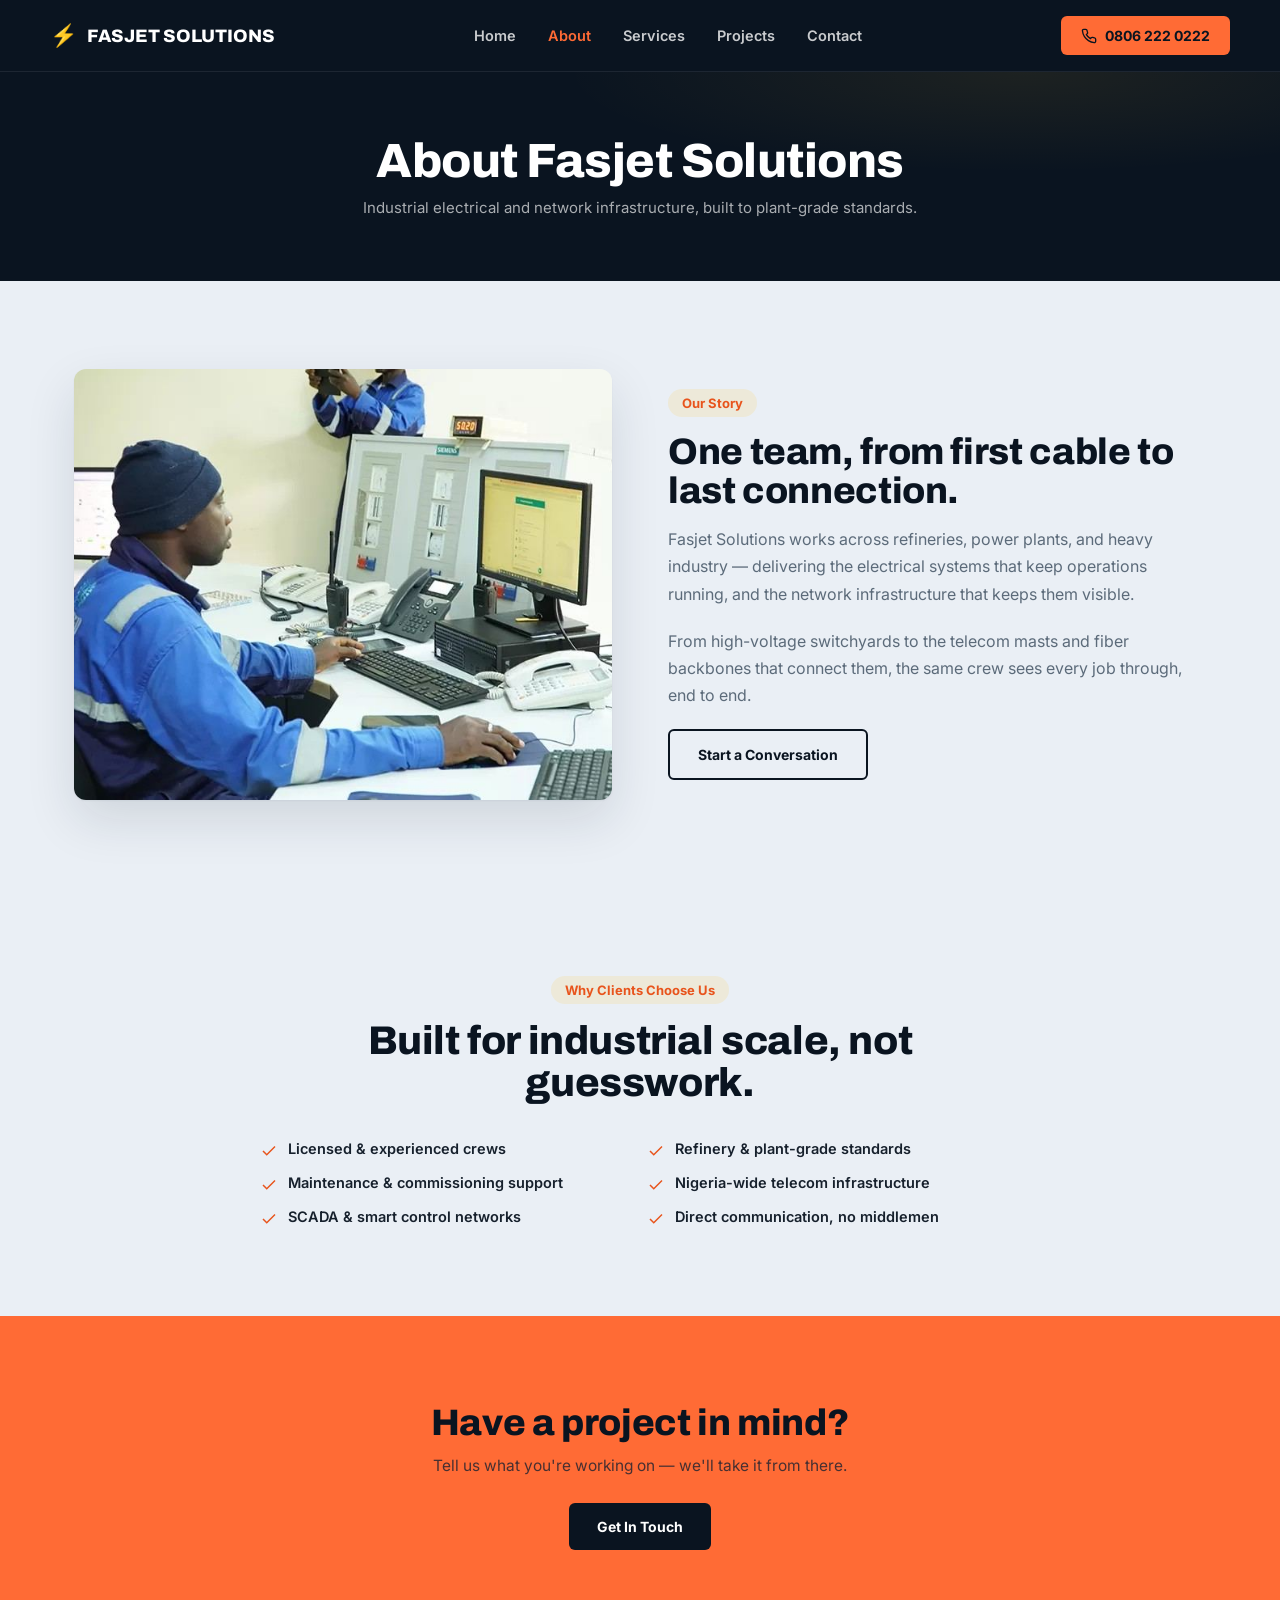
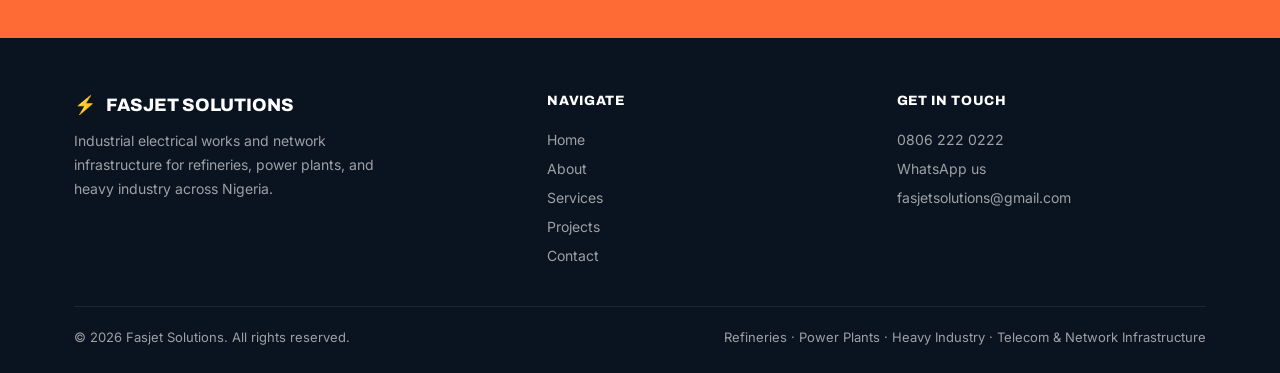
==== about.html @ 95ab98c0 "first commit" ====
<!DOCTYPE html>
<html lang="en">
<head>
<meta charset="UTF-8">
<meta name="viewport" content="width=device-width, initial-scale=1.0">
<title>About Us | Fasjet Solutions</title>
<meta name="description" content="Learn about Fasjet Solutions — an industrial electrical and network infrastructure company serving refineries, power plants, and heavy industry across Nigeria.">
<link rel="icon" type="image/png" sizes="32x32" href="[data-uri]">
<link rel="preconnect" href="https://fonts.googleapis.com">
<link href="https://fonts.googleapis.com/css2?family=Archivo:wght@700;800;900&family=Inter:wght@400;500;600;700&display=swap" rel="stylesheet">
<style>
:root{
  --navy-deep:#0a1420;
  --navy:#101f33;
  --yellow:#ff6b35;
  --yellow-deep:#e8541c;
  --white:#ffffff;
  --ink:#16202c;
  --muted:#5c6b7a;
  --line:#e6e9ee;
  --off:#eaeff5;
}

*{margin:0;padding:0;box-sizing:border-box;}
html{scroll-behavior:smooth;}
body{
  font-family:'Inter',sans-serif;
  color:var(--ink);
  background:var(--off);
  overflow-x:hidden;
  -webkit-font-smoothing:antialiased;
}
img{max-width:100%; display:block;}
a{color:inherit; text-decoration:none;}
h1,h2,h3,h4{font-family:'Archivo',sans-serif; font-weight:800; line-height:1.05; letter-spacing:-0.01em;}
.container{max-width:1180px; margin:0 auto; padding:0 24px;}
section{padding:88px 0;}
@media(max-width:760px){ section{padding:56px 0;} }

.btn{
  display:inline-flex; align-items:center; gap:10px;
  padding:15px 28px; border-radius:6px; font-weight:700; font-size:14px;
  transition:transform 0.25s ease, background 0.25s ease;
}
.btn-yellow{background:var(--yellow); color:var(--navy-deep);}
.btn-yellow:hover{background:var(--yellow-deep); transform:translateY(-2px);}
.btn-outline{background:transparent; color:var(--white); border:2px solid rgba(255,255,255,0.35);}
.btn-outline:hover{border-color:var(--yellow); color:var(--yellow);}
.btn-outline-navy{background:transparent; color:var(--navy-deep); border:2px solid var(--navy-deep);}
.btn-outline-navy:hover{background:var(--navy-deep); color:var(--white);}

.eyebrow{
  display:inline-block; font-size:13px; font-weight:700; color:var(--yellow-deep);
  background:rgba(255,196,46,0.14); padding:6px 14px; border-radius:20px; margin-bottom:16px;
}
.eyebrow-light{background:rgba(255,196,46,0.16); color:var(--yellow);}

/* ===== NAV ===== */
header{
  position:sticky; top:0; z-index:100; background:var(--navy-deep);
  border-bottom:1px solid rgba(255,255,255,0.08);
}
.nav-row{display:flex; align-items:center; justify-content:space-between; padding:16px 0;}
.nav-logo{display:flex; align-items:center; gap:10px; font-family:'Archivo',sans-serif; font-weight:800; font-size:18px; color:var(--white);}
.nav-logo .bolt{color:var(--yellow); font-size:22px;}
.nav-links{display:flex; align-items:center; gap:32px;}
.nav-links a{color:rgba(255,255,255,0.78); font-size:14.5px; font-weight:600; transition:color 0.2s ease;}
.nav-links a:hover, .nav-links a.active{color:var(--yellow);}
.nav-call{display:flex; align-items:center; gap:10px;}
.nav-call .phone-btn{
  background:var(--yellow); color:var(--navy-deep); padding:11px 20px; border-radius:6px;
  font-weight:700; font-size:14px; display:flex; align-items:center; gap:8px;
}
.nav-toggle{display:none; flex-direction:column; gap:5px; cursor:pointer; background:none; border:none; padding:6px;}
.nav-toggle span{width:24px; height:2px; background:var(--white);}
.mobile-menu{display:none; flex-direction:column; gap:4px; padding:12px 0 20px;}
.mobile-menu a{color:rgba(255,255,255,0.85); font-size:15px; font-weight:600; padding:10px 0; border-top:1px solid rgba(255,255,255,0.08);}
@media(max-width:900px){
  .nav-links, .nav-call{display:none;}
  .nav-toggle{display:flex;}
  .mobile-menu.open{display:flex;}
}

/* ===== PAGE HERO BANNER (interior pages) ===== */
.page-banner{
  background:var(--navy-deep); padding:64px 0; text-align:center; position:relative; overflow:hidden;
}
.page-banner::before{
  content:""; position:absolute; inset:0;
  background:radial-gradient(ellipse 60% 80% at 80% 0%, rgba(255,196,46,0.08), transparent 60%);
}
.page-banner h1{color:var(--white); font-size:clamp(2rem,4vw,3rem); position:relative;}
.page-banner p{color:rgba(255,255,255,0.65); margin-top:12px; font-size:15px; position:relative;}

/* ===== HOME HERO ===== */
.hero{background:var(--off); padding:80px 0;}
.hero .container{display:grid; grid-template-columns:1fr 1fr; gap:56px; align-items:center;}
@media(max-width:900px){ .hero .container{grid-template-columns:1fr;} }
.hero h1{font-size:clamp(2.2rem,4.4vw,3.4rem); color:var(--navy-deep);}
.hero h1 .accent{color:var(--yellow-deep);}
.hero p{margin-top:20px; font-size:16.5px; line-height:1.65; color:var(--muted); max-width:46ch;}
.hero-ctas{display:flex; gap:14px; margin-top:32px; flex-wrap:wrap;}
.hero-photo{position:relative; border-radius:12px; overflow:hidden; aspect-ratio:4/3.4; box-shadow:0 1px 2px rgba(16,32,50,0.05), 0 20px 50px rgba(16,32,50,0.14);}
.hero-photo img{width:100%; height:100%; object-fit:cover;}
.hero-badge{
  position:absolute; bottom:20px; left:20px; background:var(--white); padding:14px 18px; border-radius:8px;
  box-shadow:0 12px 30px rgba(0,0,0,0.18); display:flex; align-items:center; gap:12px;
}
.hero-badge strong{display:block; font-size:20px; color:var(--navy-deep); font-family:'Archivo',sans-serif;}
.hero-badge span{font-size:12px; color:var(--muted);}

/* ===== ICON STRIP ===== */
.icon-strip{background:var(--navy-deep);}
.icon-grid{display:grid; grid-template-columns:repeat(3,1fr); gap:1px; background:rgba(255,255,255,0.08); border-radius:10px; overflow:hidden;}
@media(max-width:760px){ .icon-grid{grid-template-columns:1fr;} }
.icon-card{background:var(--navy); padding:36px 28px;}
.icon-card .ic{width:44px; height:44px; margin-bottom:18px;}
.icon-card h3{color:var(--white); font-size:17px; margin-bottom:8px;}
.icon-card p{color:rgba(255,255,255,0.6); font-size:14px; line-height:1.6;}

/* ===== ABOUT TEASER / SPLIT ===== */
.split{background:var(--off);}
.split .container{display:grid; grid-template-columns:1fr 1fr; gap:56px; align-items:center;}
@media(max-width:900px){ .split .container{grid-template-columns:1fr;} }
.split img{border-radius:12px; aspect-ratio:4/3.2; object-fit:cover; width:100%; box-shadow:0 1px 2px rgba(16,32,50,0.05), 0 20px 50px rgba(16,32,50,0.12);}
.split h2{font-size:clamp(1.7rem,3vw,2.3rem); color:var(--navy-deep); margin-bottom:16px;}
.split p{color:var(--muted); line-height:1.7; margin-bottom:20px;}
.checklist{display:grid; grid-template-columns:1fr 1fr; gap:14px; margin:24px 0;}
@media(max-width:560px){ .checklist{grid-template-columns:1fr;} }
.checklist li{list-style:none; display:flex; align-items:flex-start; gap:10px; font-size:14.5px; color:var(--ink); font-weight:600;}
.checklist svg{width:18px; height:18px; flex-shrink:0; margin-top:2px; color:var(--yellow-deep);}

/* ===== SERVICE CARDS ===== */
.card-grid{display:grid; grid-template-columns:repeat(3,1fr); gap:26px; margin-top:44px;}
@media(max-width:900px){ .card-grid{grid-template-columns:repeat(2,1fr);} }
@media(max-width:600px){ .card-grid{grid-template-columns:1fr;} }
.service-card{
  background:var(--white); border:1px solid rgba(16,32,50,0.05); border-radius:12px; padding:30px 26px;
  box-shadow:0 1px 2px rgba(16,32,50,0.04), 0 8px 20px rgba(16,32,50,0.05), 0 20px 44px rgba(16,32,50,0.05);
  transition:transform 0.25s ease, box-shadow 0.25s ease;
}
.service-card:hover{transform:translateY(-4px); box-shadow:0 1px 2px rgba(16,32,50,0.05), 0 12px 28px rgba(16,32,50,0.09), 0 28px 56px rgba(16,32,50,0.08);}
.service-card .ic{width:40px; height:40px; margin-bottom:18px; color:var(--yellow-deep);}
.service-card h3{font-size:16.5px; color:var(--navy-deep); margin-bottom:10px;}
.service-card p{font-size:14px; color:var(--muted); line-height:1.6;}

/* ===== SECTION HEAD ===== */
.section-head{max-width:620px; margin-bottom:8px;}
.section-head.center{max-width:640px; margin:0 auto; text-align:center;}
.section-head h2{font-size:clamp(1.8rem,3.2vw,2.5rem); color:var(--navy-deep);}
.section-head p{color:var(--muted); margin-top:14px; font-size:15.5px; line-height:1.65;}

/* ===== PROJECT GALLERY ===== */
.gallery-grid{display:grid; grid-template-columns:repeat(3,1fr); gap:18px; margin-top:40px;}
@media(max-width:860px){ .gallery-grid{grid-template-columns:repeat(2,1fr);} }
@media(max-width:560px){ .gallery-grid{grid-template-columns:1fr;} }
.gallery-item{position:relative; border-radius:12px; overflow:hidden; aspect-ratio:4/3.2; box-shadow:0 1px 2px rgba(16,32,50,0.05), 0 16px 36px rgba(16,32,50,0.12);}
.gallery-item img{width:100%; height:100%; object-fit:cover; transition:transform 0.5s ease;}
.gallery-item:hover img{transform:scale(1.06);}
.gallery-caption{
  position:absolute; inset:auto 0 0 0; padding:18px 20px;
  background:linear-gradient(0deg, rgba(11,28,48,0.9), transparent);
  color:var(--white); font-size:14px; font-weight:700;
}

/* ===== CTA BANNER ===== */
.cta-banner{background:var(--yellow); text-align:center;}
.cta-banner h2{color:var(--navy-deep); font-size:clamp(1.7rem,3vw,2.3rem); margin-bottom:14px;}
.cta-banner p{color:rgba(11,28,48,0.75); margin-bottom:28px; font-size:15.5px;}
.cta-banner .btn-yellow{background:var(--navy-deep); color:var(--white);}
.cta-banner .btn-yellow:hover{background:#000;}

/* ===== CONTACT ===== */
.contact-grid{display:grid; grid-template-columns:1fr 1.2fr; gap:56px; margin-top:44px;}
@media(max-width:900px){ .contact-grid{grid-template-columns:1fr;} }
.contact-info-card{
  background:var(--navy-deep); border-radius:12px; padding:36px 30px; color:var(--white);
  box-shadow:0 1px 2px rgba(16,32,50,0.06), 0 20px 44px rgba(16,32,50,0.18);
}
.contact-info-card h3{font-size:18px; margin-bottom:22px;}
.contact-row{display:flex; align-items:flex-start; gap:14px; padding:16px 0; border-top:1px solid rgba(255,255,255,0.1);}
.contact-row:first-of-type{border-top:none;}
.contact-row .ic{width:20px; height:20px; color:var(--yellow); flex-shrink:0; margin-top:2px;}
.contact-row .label{font-size:11.5px; text-transform:uppercase; letter-spacing:0.08em; color:rgba(255,255,255,0.5);}
.contact-row .val{font-size:15px; font-weight:700; margin-top:2px;}
.contact-form{
  display:flex; flex-direction:column; gap:16px;
  background:var(--white); border-radius:12px; padding:32px;
  box-shadow:0 1px 2px rgba(16,32,50,0.04), 0 8px 20px rgba(16,32,50,0.05), 0 20px 44px rgba(16,32,50,0.05);
}
.form-row2{display:flex; gap:16px; flex-wrap:wrap;}
.contact-form input, .contact-form textarea{
  flex:1 1 220px; border:1px solid var(--line); border-radius:8px; padding:14px 16px;
  font-family:'Inter',sans-serif; font-size:14.5px; color:var(--ink); outline:none; resize:vertical;
  transition:border-color 0.2s ease;
}
.contact-form input:focus, .contact-form textarea:focus{border-color:var(--yellow-deep);}
.contact-form button{align-self:flex-start; border:none; cursor:pointer; font-family:'Inter',sans-serif;}

/* ===== FOOTER ===== */
footer{background:var(--navy-deep); color:rgba(255,255,255,0.6); padding:56px 0 28px;}
.footer-grid{display:grid; grid-template-columns:1.4fr 1fr 1fr; gap:40px; padding-bottom:36px; border-bottom:1px solid rgba(255,255,255,0.08);}
@media(max-width:760px){ .footer-grid{grid-template-columns:1fr; gap:28px;} }
.footer-logo{display:flex; align-items:center; gap:10px; font-family:'Archivo',sans-serif; font-weight:800; font-size:18px; color:var(--white); margin-bottom:14px;}
.footer-logo .bolt{color:var(--yellow);}
.footer-col h4{color:var(--white); font-size:13.5px; letter-spacing:0.05em; text-transform:uppercase; margin-bottom:16px;}
.footer-col a{display:block; font-size:14px; padding:6px 0; color:rgba(255,255,255,0.6); transition:color 0.2s ease;}
.footer-col a:hover{color:var(--yellow);}
.footer-bottom{display:flex; justify-content:space-between; padding-top:22px; font-size:13px; flex-wrap:wrap; gap:10px;}

</style>
</head>
<body>
<header>
  <div class="container nav-row">
    <a href="index.html" class="nav-logo"><span class="bolt">&#9889;</span>FASJET SOLUTIONS</a>
    <nav class="nav-links">
      <a href="index.html">Home</a>
      <a href="about.html" class="active">About</a>
      <a href="services.html">Services</a>
      <a href="projects.html">Projects</a>
      <a href="contact.html">Contact</a>
    </nav>
    <div class="nav-call">
      <a href="tel:+2348062220222" class="phone-btn">
        <svg width="16" height="16" viewBox="0 0 24 24" fill="none" stroke="currentColor" stroke-width="2"><path d="M22 16.92v3a2 2 0 01-2.18 2 19.79 19.79 0 01-8.63-3.07 19.5 19.5 0 01-6-6 19.79 19.79 0 01-3.07-8.67A2 2 0 014.11 2h3a2 2 0 012 1.72c.127.96.362 1.903.7 2.81a2 2 0 01-.45 2.11L8.09 9.91a16 16 0 006 6l1.27-1.27a2 2 0 012.11-.45c.907.338 1.85.573 2.81.7A2 2 0 0122 16.92z"/></svg>
        0806 222 0222
      </a>
    </div>
    <button class="nav-toggle" id="navToggle" aria-label="Menu">
      <span></span><span></span><span></span>
    </button>
  </div>
  <div class="container mobile-menu" id="mobileMenu">
    <a href="index.html">Home</a>
      <a href="about.html" class="active">About</a>
      <a href="services.html">Services</a>
      <a href="projects.html">Projects</a>
      <a href="contact.html">Contact</a>
    <a href="tel:+2348062220222">Call 0806 222 0222</a>
  </div>
</header>

<div class="page-banner">
  <div class="container">
    <h1>About Fasjet Solutions</h1>
    <p>Industrial electrical and network infrastructure, built to plant-grade standards.</p>
  </div>
</div>

<section class="split">
  <div class="container">
    <img src="[data-uri]" alt="Fasjet Solutions control room">
    <div>
      <span class="eyebrow">Our Story</span>
      <h2>One team, from first cable to last connection.</h2>
      <p>Fasjet Solutions works across refineries, power plants, and heavy industry &mdash; delivering the electrical systems that keep operations running, and the network infrastructure that keeps them visible.</p>
      <p>From high-voltage switchyards to the telecom masts and fiber backbones that connect them, the same crew sees every job through, end to end.</p>
      <a href="contact.html" class="btn btn-outline-navy">Start a Conversation</a>
    </div>
  </div>
</section>

<section style="background:var(--off);">
  <div class="container">
    <div class="section-head center">
      <span class="eyebrow">Why Clients Choose Us</span>
      <h2>Built for industrial scale, not guesswork.</h2>
    </div>
    <ul class="checklist" style="grid-template-columns:repeat(2,1fr); max-width:760px; margin:36px auto 0;">
      <li><svg viewBox="0 0 24 24" fill="none" stroke="currentColor" stroke-width="2"><path d="M20 6L9 17l-5-5"/></svg>Licensed &amp; experienced crews</li>
      <li><svg viewBox="0 0 24 24" fill="none" stroke="currentColor" stroke-width="2"><path d="M20 6L9 17l-5-5"/></svg>Refinery &amp; plant-grade standards</li>
      <li><svg viewBox="0 0 24 24" fill="none" stroke="currentColor" stroke-width="2"><path d="M20 6L9 17l-5-5"/></svg>Maintenance &amp; commissioning support</li>
      <li><svg viewBox="0 0 24 24" fill="none" stroke="currentColor" stroke-width="2"><path d="M20 6L9 17l-5-5"/></svg>Nigeria-wide telecom infrastructure</li>
      <li><svg viewBox="0 0 24 24" fill="none" stroke="currentColor" stroke-width="2"><path d="M20 6L9 17l-5-5"/></svg>SCADA &amp; smart control networks</li>
      <li><svg viewBox="0 0 24 24" fill="none" stroke="currentColor" stroke-width="2"><path d="M20 6L9 17l-5-5"/></svg>Direct communication, no middlemen</li>
    </ul>
  </div>
</section>

<section class="cta-banner">
  <div class="container">
    <h2>Have a project in mind?</h2>
    <p>Tell us what you're working on &mdash; we'll take it from there.</p>
    <a href="contact.html" class="btn btn-yellow">Get In Touch</a>
  </div>
</section>

<footer>
  <div class="container">
    <div class="footer-grid">
      <div>
        <div class="footer-logo"><span class="bolt">&#9889;</span>FASJET SOLUTIONS</div>
        <p style="font-size:14px; line-height:1.7; max-width:34ch;">Industrial electrical works and network infrastructure for refineries, power plants, and heavy industry across Nigeria.</p>
      </div>
      <div class="footer-col">
        <h4>Navigate</h4>
        <a href="index.html">Home</a>
        <a href="about.html">About</a>
        <a href="services.html">Services</a>
        <a href="projects.html">Projects</a>
        <a href="contact.html">Contact</a>
      </div>
      <div class="footer-col">
        <h4>Get in touch</h4>
        <a href="tel:+2348062220222">0806 222 0222</a>
        <a href="https://wa.me/2348062220222" target="_blank" rel="noopener">WhatsApp us</a>
        <a href="mailto:fasjetsolutions@gmail.com">fasjetsolutions@gmail.com</a>
      </div>
    </div>
    <div class="footer-bottom">
      <span>&copy; 2026 Fasjet Solutions. All rights reserved.</span>
      <span>Refineries &middot; Power Plants &middot; Heavy Industry &middot; Telecom &amp; Network Infrastructure</span>
    </div>
  </div>
</footer>
<script>
(function(){
  const toggle = document.getElementById('navToggle');
  const menu = document.getElementById('mobileMenu');
  if(toggle && menu){
    toggle.addEventListener('click', () => {
      menu.classList.toggle('open');
    });
  }

  const form = document.getElementById('contact-form');
  if(form){
    form.addEventListener('submit', (e) => {
      e.preventDefault();
      const name = document.getElementById('cf-name').value;
      const email = document.getElementById('cf-email').value;
      const message = document.getElementById('cf-message').value;
      const subject = encodeURIComponent('Website Enquiry from ' + name);
      const body = encodeURIComponent(message + '\n\nFrom: ' + name + ' (' + email + ')');
      const url = 'https://mail.google.com/mail/?view=cm&fs=1&to=fasjetsolutions@gmail.com&su=' + subject + '&body=' + body;
      window.open(url, '_blank');
    });
  }
})();

</script>
</body>
</html>
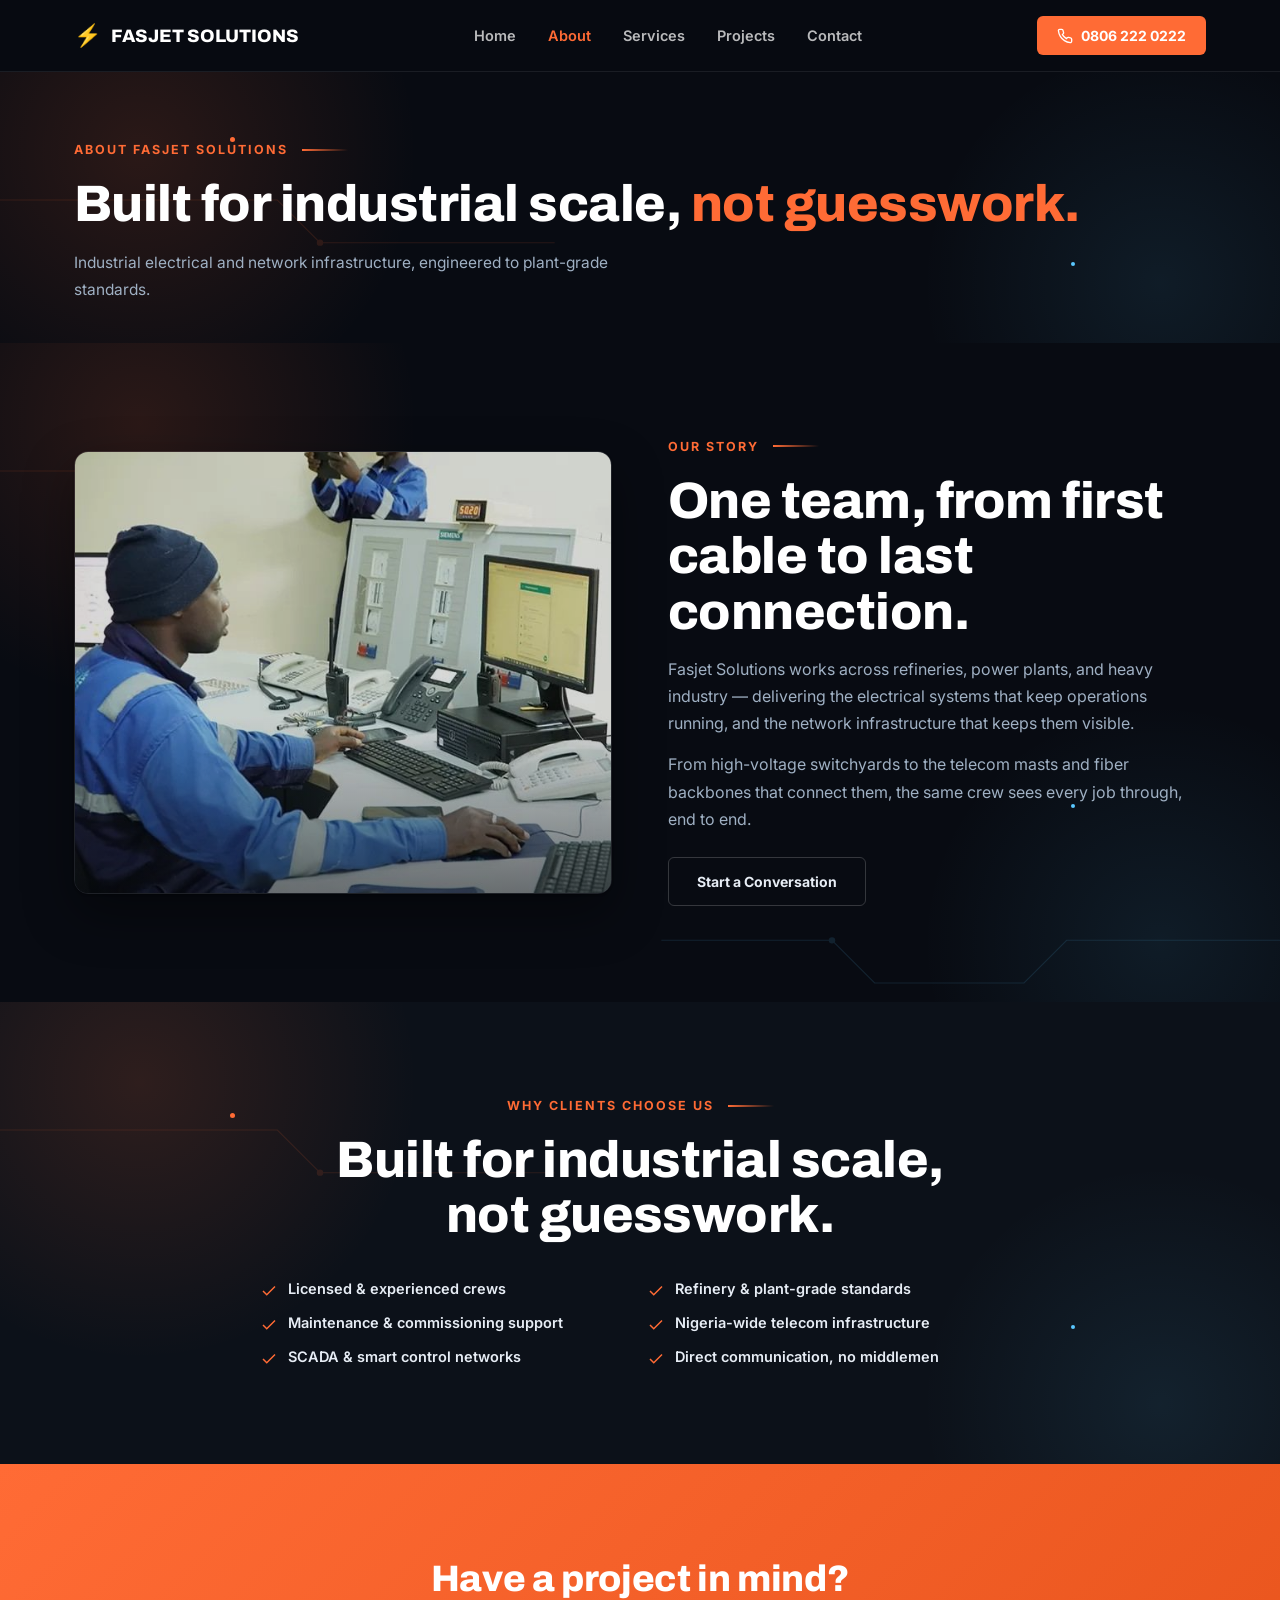
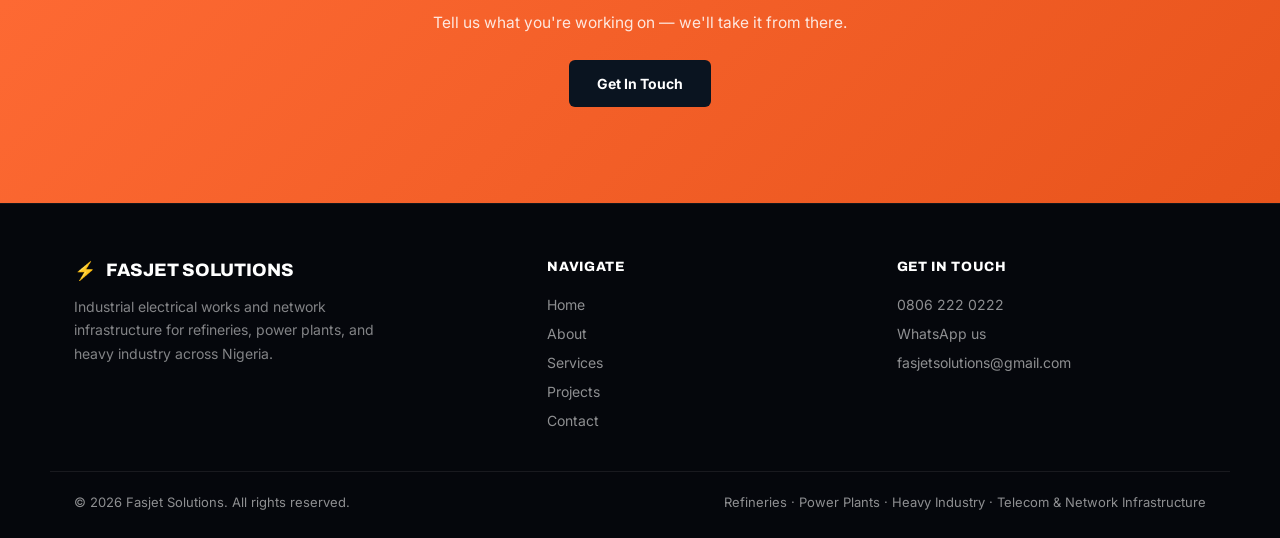
==== commit eff226cf: "Update Fasjet2 website" ====
--- a/about.html
+++ b/about.html
@@ -9,210 +9,168 @@
 <link rel="preconnect" href="https://fonts.googleapis.com">
 <link href="https://fonts.googleapis.com/css2?family=Archivo:wght@700;800;900&family=Inter:wght@400;500;600;700&display=swap" rel="stylesheet">
 <style>
+
 :root{
-  --navy-deep:#0a1420;
-  --navy:#101f33;
-  --yellow:#ff6b35;
-  --yellow-deep:#e8541c;
-  --white:#ffffff;
-  --ink:#16202c;
-  --muted:#5c6b7a;
-  --line:#e6e9ee;
-  --off:#eaeff5;
-}
-
+  --bg:#080b12; --bg2:#0c1119; --panel:rgba(255,255,255,0.03); --panel-line:rgba(255,255,255,0.09);
+  --orange:#ff6b35; --orange-deep:#e8541c; --cyan:#5ac8ff;
+  --white:#ffffff; --text:#e7edf5; --muted:#9fb0c3; --faint:#6b7c90;
+}
 *{margin:0;padding:0;box-sizing:border-box;}
 html{scroll-behavior:smooth;}
-body{
-  font-family:'Inter',sans-serif;
-  color:var(--ink);
-  background:var(--off);
-  overflow-x:hidden;
-  -webkit-font-smoothing:antialiased;
-}
+body{font-family:'Inter',sans-serif; color:var(--text); background:var(--bg); overflow-x:hidden; -webkit-font-smoothing:antialiased;}
 img{max-width:100%; display:block;}
 a{color:inherit; text-decoration:none;}
-h1,h2,h3,h4{font-family:'Archivo',sans-serif; font-weight:800; line-height:1.05; letter-spacing:-0.01em;}
-.container{max-width:1180px; margin:0 auto; padding:0 24px;}
-section{padding:88px 0;}
-@media(max-width:760px){ section{padding:56px 0;} }
-
-.btn{
-  display:inline-flex; align-items:center; gap:10px;
-  padding:15px 28px; border-radius:6px; font-weight:700; font-size:14px;
-  transition:transform 0.25s ease, background 0.25s ease;
-}
-.btn-yellow{background:var(--yellow); color:var(--navy-deep);}
-.btn-yellow:hover{background:var(--yellow-deep); transform:translateY(-2px);}
-.btn-outline{background:transparent; color:var(--white); border:2px solid rgba(255,255,255,0.35);}
-.btn-outline:hover{border-color:var(--yellow); color:var(--yellow);}
-.btn-outline-navy{background:transparent; color:var(--navy-deep); border:2px solid var(--navy-deep);}
-.btn-outline-navy:hover{background:var(--navy-deep); color:var(--white);}
-
-.eyebrow{
-  display:inline-block; font-size:13px; font-weight:700; color:var(--yellow-deep);
-  background:rgba(255,196,46,0.14); padding:6px 14px; border-radius:20px; margin-bottom:16px;
-}
-.eyebrow-light{background:rgba(255,196,46,0.16); color:var(--yellow);}
-
-/* ===== NAV ===== */
-header{
-  position:sticky; top:0; z-index:100; background:var(--navy-deep);
-  border-bottom:1px solid rgba(255,255,255,0.08);
-}
-.nav-row{display:flex; align-items:center; justify-content:space-between; padding:16px 0;}
-.nav-logo{display:flex; align-items:center; gap:10px; font-family:'Archivo',sans-serif; font-weight:800; font-size:18px; color:var(--white);}
-.nav-logo .bolt{color:var(--yellow); font-size:22px;}
+h1,h2,h3,h4{font-family:'Archivo',sans-serif; font-weight:800; line-height:1.06; letter-spacing:-0.01em;}
+.container{max-width:1180px; margin:0 auto; padding:0 24px; position:relative; z-index:2;}
+section{padding:96px 0; position:relative; overflow:hidden;}
+@media(max-width:760px){ section{padding:60px 0;} }
+
+.btn{display:inline-flex; align-items:center; gap:10px; padding:15px 28px; border-radius:6px; font-weight:700; font-size:14px; transition:transform 0.25s ease, background 0.25s ease, border-color 0.25s ease;}
+.btn-orange{background:var(--orange); color:#fff;}
+.btn-orange:hover{background:var(--orange-deep); transform:translateY(-2px);}
+.btn-ghost{background:transparent; color:var(--text); border:1px solid rgba(255,255,255,0.18);}
+.btn-ghost:hover{border-color:var(--orange); color:var(--orange);}
+
+header{position:sticky; top:0; z-index:100; background:rgba(8,11,18,0.92); backdrop-filter:blur(10px); border-bottom:1px solid rgba(255,255,255,0.08);}
+.nav-row{display:flex; align-items:center; justify-content:space-between; padding:16px 24px; max-width:1180px; margin:0 auto;}
+.nav-logo{display:flex; align-items:center; gap:10px; font-family:'Archivo',sans-serif; font-weight:800; font-size:18px; color:#fff;}
+.nav-logo .bolt{color:var(--orange); font-size:22px;}
 .nav-links{display:flex; align-items:center; gap:32px;}
-.nav-links a{color:rgba(255,255,255,0.78); font-size:14.5px; font-weight:600; transition:color 0.2s ease;}
-.nav-links a:hover, .nav-links a.active{color:var(--yellow);}
-.nav-call{display:flex; align-items:center; gap:10px;}
-.nav-call .phone-btn{
-  background:var(--yellow); color:var(--navy-deep); padding:11px 20px; border-radius:6px;
-  font-weight:700; font-size:14px; display:flex; align-items:center; gap:8px;
-}
+.nav-links a{color:rgba(255,255,255,0.72); font-size:14.5px; font-weight:600; transition:color 0.2s ease;}
+.nav-links a:hover, .nav-links a.active{color:var(--orange);}
+.nav-call .phone-btn{background:var(--orange); color:#fff; padding:11px 20px; border-radius:6px; font-weight:700; font-size:14px; display:flex; align-items:center; gap:8px;}
 .nav-toggle{display:none; flex-direction:column; gap:5px; cursor:pointer; background:none; border:none; padding:6px;}
-.nav-toggle span{width:24px; height:2px; background:var(--white);}
-.mobile-menu{display:none; flex-direction:column; gap:4px; padding:12px 0 20px;}
+.nav-toggle span{width:24px; height:2px; background:#fff;}
+.mobile-menu{display:none; flex-direction:column; gap:4px; padding:12px 24px 20px; max-width:1180px; margin:0 auto;}
 .mobile-menu a{color:rgba(255,255,255,0.85); font-size:15px; font-weight:600; padding:10px 0; border-top:1px solid rgba(255,255,255,0.08);}
-@media(max-width:900px){
-  .nav-links, .nav-call{display:none;}
-  .nav-toggle{display:flex;}
-  .mobile-menu.open{display:flex;}
-}
-
-/* ===== PAGE HERO BANNER (interior pages) ===== */
-.page-banner{
-  background:var(--navy-deep); padding:64px 0; text-align:center; position:relative; overflow:hidden;
-}
-.page-banner::before{
-  content:""; position:absolute; inset:0;
-  background:radial-gradient(ellipse 60% 80% at 80% 0%, rgba(255,196,46,0.08), transparent 60%);
-}
-.page-banner h1{color:var(--white); font-size:clamp(2rem,4vw,3rem); position:relative;}
-.page-banner p{color:rgba(255,255,255,0.65); margin-top:12px; font-size:15px; position:relative;}
-
-/* ===== HOME HERO ===== */
-.hero{background:var(--off); padding:80px 0;}
-.hero .container{display:grid; grid-template-columns:1fr 1fr; gap:56px; align-items:center;}
-@media(max-width:900px){ .hero .container{grid-template-columns:1fr;} }
-.hero h1{font-size:clamp(2.2rem,4.4vw,3.4rem); color:var(--navy-deep);}
-.hero h1 .accent{color:var(--yellow-deep);}
-.hero p{margin-top:20px; font-size:16.5px; line-height:1.65; color:var(--muted); max-width:46ch;}
-.hero-ctas{display:flex; gap:14px; margin-top:32px; flex-wrap:wrap;}
-.hero-photo{position:relative; border-radius:12px; overflow:hidden; aspect-ratio:4/3.4; box-shadow:0 1px 2px rgba(16,32,50,0.05), 0 20px 50px rgba(16,32,50,0.14);}
-.hero-photo img{width:100%; height:100%; object-fit:cover;}
-.hero-badge{
-  position:absolute; bottom:20px; left:20px; background:var(--white); padding:14px 18px; border-radius:8px;
-  box-shadow:0 12px 30px rgba(0,0,0,0.18); display:flex; align-items:center; gap:12px;
-}
-.hero-badge strong{display:block; font-size:20px; color:var(--navy-deep); font-family:'Archivo',sans-serif;}
-.hero-badge span{font-size:12px; color:var(--muted);}
-
-/* ===== ICON STRIP ===== */
-.icon-strip{background:var(--navy-deep);}
-.icon-grid{display:grid; grid-template-columns:repeat(3,1fr); gap:1px; background:rgba(255,255,255,0.08); border-radius:10px; overflow:hidden;}
-@media(max-width:760px){ .icon-grid{grid-template-columns:1fr;} }
-.icon-card{background:var(--navy); padding:36px 28px;}
-.icon-card .ic{width:44px; height:44px; margin-bottom:18px;}
-.icon-card h3{color:var(--white); font-size:17px; margin-bottom:8px;}
-.icon-card p{color:rgba(255,255,255,0.6); font-size:14px; line-height:1.6;}
-
-/* ===== ABOUT TEASER / SPLIT ===== */
-.split{background:var(--off);}
-.split .container{display:grid; grid-template-columns:1fr 1fr; gap:56px; align-items:center;}
-@media(max-width:900px){ .split .container{grid-template-columns:1fr;} }
-.split img{border-radius:12px; aspect-ratio:4/3.2; object-fit:cover; width:100%; box-shadow:0 1px 2px rgba(16,32,50,0.05), 0 20px 50px rgba(16,32,50,0.12);}
-.split h2{font-size:clamp(1.7rem,3vw,2.3rem); color:var(--navy-deep); margin-bottom:16px;}
-.split p{color:var(--muted); line-height:1.7; margin-bottom:20px;}
-.checklist{display:grid; grid-template-columns:1fr 1fr; gap:14px; margin:24px 0;}
-@media(max-width:560px){ .checklist{grid-template-columns:1fr;} }
-.checklist li{list-style:none; display:flex; align-items:flex-start; gap:10px; font-size:14.5px; color:var(--ink); font-weight:600;}
-.checklist svg{width:18px; height:18px; flex-shrink:0; margin-top:2px; color:var(--yellow-deep);}
-
-/* ===== SERVICE CARDS ===== */
-.card-grid{display:grid; grid-template-columns:repeat(3,1fr); gap:26px; margin-top:44px;}
-@media(max-width:900px){ .card-grid{grid-template-columns:repeat(2,1fr);} }
-@media(max-width:600px){ .card-grid{grid-template-columns:1fr;} }
-.service-card{
-  background:var(--white); border:1px solid rgba(16,32,50,0.05); border-radius:12px; padding:30px 26px;
-  box-shadow:0 1px 2px rgba(16,32,50,0.04), 0 8px 20px rgba(16,32,50,0.05), 0 20px 44px rgba(16,32,50,0.05);
-  transition:transform 0.25s ease, box-shadow 0.25s ease;
-}
-.service-card:hover{transform:translateY(-4px); box-shadow:0 1px 2px rgba(16,32,50,0.05), 0 12px 28px rgba(16,32,50,0.09), 0 28px 56px rgba(16,32,50,0.08);}
-.service-card .ic{width:40px; height:40px; margin-bottom:18px; color:var(--yellow-deep);}
-.service-card h3{font-size:16.5px; color:var(--navy-deep); margin-bottom:10px;}
-.service-card p{font-size:14px; color:var(--muted); line-height:1.6;}
-
-/* ===== SECTION HEAD ===== */
-.section-head{max-width:620px; margin-bottom:8px;}
-.section-head.center{max-width:640px; margin:0 auto; text-align:center;}
-.section-head h2{font-size:clamp(1.8rem,3.2vw,2.5rem); color:var(--navy-deep);}
-.section-head p{color:var(--muted); margin-top:14px; font-size:15.5px; line-height:1.65;}
-
-/* ===== PROJECT GALLERY ===== */
-.gallery-grid{display:grid; grid-template-columns:repeat(3,1fr); gap:18px; margin-top:40px;}
-@media(max-width:860px){ .gallery-grid{grid-template-columns:repeat(2,1fr);} }
-@media(max-width:560px){ .gallery-grid{grid-template-columns:1fr;} }
-.gallery-item{position:relative; border-radius:12px; overflow:hidden; aspect-ratio:4/3.2; box-shadow:0 1px 2px rgba(16,32,50,0.05), 0 16px 36px rgba(16,32,50,0.12);}
-.gallery-item img{width:100%; height:100%; object-fit:cover; transition:transform 0.5s ease;}
-.gallery-item:hover img{transform:scale(1.06);}
-.gallery-caption{
-  position:absolute; inset:auto 0 0 0; padding:18px 20px;
-  background:linear-gradient(0deg, rgba(11,28,48,0.9), transparent);
-  color:var(--white); font-size:14px; font-weight:700;
-}
-
-/* ===== CTA BANNER ===== */
-.cta-banner{background:var(--yellow); text-align:center;}
-.cta-banner h2{color:var(--navy-deep); font-size:clamp(1.7rem,3vw,2.3rem); margin-bottom:14px;}
-.cta-banner p{color:rgba(11,28,48,0.75); margin-bottom:28px; font-size:15.5px;}
-.cta-banner .btn-yellow{background:var(--navy-deep); color:var(--white);}
-.cta-banner .btn-yellow:hover{background:#000;}
-
-/* ===== CONTACT ===== */
-.contact-grid{display:grid; grid-template-columns:1fr 1.2fr; gap:56px; margin-top:44px;}
-@media(max-width:900px){ .contact-grid{grid-template-columns:1fr;} }
-.contact-info-card{
-  background:var(--navy-deep); border-radius:12px; padding:36px 30px; color:var(--white);
-  box-shadow:0 1px 2px rgba(16,32,50,0.06), 0 20px 44px rgba(16,32,50,0.18);
-}
-.contact-info-card h3{font-size:18px; margin-bottom:22px;}
-.contact-row{display:flex; align-items:flex-start; gap:14px; padding:16px 0; border-top:1px solid rgba(255,255,255,0.1);}
-.contact-row:first-of-type{border-top:none;}
-.contact-row .ic{width:20px; height:20px; color:var(--yellow); flex-shrink:0; margin-top:2px;}
-.contact-row .label{font-size:11.5px; text-transform:uppercase; letter-spacing:0.08em; color:rgba(255,255,255,0.5);}
-.contact-row .val{font-size:15px; font-weight:700; margin-top:2px;}
-.contact-form{
-  display:flex; flex-direction:column; gap:16px;
-  background:var(--white); border-radius:12px; padding:32px;
-  box-shadow:0 1px 2px rgba(16,32,50,0.04), 0 8px 20px rgba(16,32,50,0.05), 0 20px 44px rgba(16,32,50,0.05);
-}
+@media(max-width:900px){ .nav-links,.nav-call{display:none;} .nav-toggle{display:flex;} .mobile-menu.open{display:flex;} }
+
+footer{background:#05070c; color:rgba(255,255,255,0.55); padding:56px 0 28px; border-top:1px solid rgba(255,255,255,0.06);}
+.footer-grid{display:grid; grid-template-columns:1.4fr 1fr 1fr; gap:40px; padding-bottom:36px; border-bottom:1px solid rgba(255,255,255,0.08); max-width:1180px; margin:0 auto; padding-left:24px; padding-right:24px;}
+@media(max-width:760px){ .footer-grid{grid-template-columns:1fr; gap:28px;} }
+.footer-logo{display:flex; align-items:center; gap:10px; font-family:'Archivo',sans-serif; font-weight:800; font-size:18px; color:#fff; margin-bottom:14px;}
+.footer-logo .bolt{color:var(--orange);}
+.footer-col h4{color:#fff; font-size:13.5px; letter-spacing:0.05em; text-transform:uppercase; margin-bottom:16px;}
+.footer-col a{display:block; font-size:14px; padding:6px 0; color:rgba(255,255,255,0.55); transition:color 0.2s ease;}
+.footer-col a:hover{color:var(--orange);}
+.footer-bottom{display:flex; justify-content:space-between; padding-top:22px; font-size:13px; flex-wrap:wrap; gap:10px; max-width:1180px; margin:0 auto; padding-left:24px; padding-right:24px;}
+
+.bg-decor{position:absolute; inset:0; z-index:0; pointer-events:none;}
+.glow{position:absolute; border-radius:50%; pointer-events:none;}
+.dot{position:absolute; border-radius:50%; pointer-events:none; animation:pulse 3.2s ease-in-out infinite;}
+@keyframes pulse{0%,100%{opacity:0.25; transform:scale(1);} 50%{opacity:0.9; transform:scale(1.4);}}
+
+.eyebrow2{
+  display:flex; align-items:center; gap:14px; font-size:12.5px; font-weight:700;
+  letter-spacing:0.16em; color:var(--orange); margin-bottom:20px; text-transform:uppercase;
+  opacity:0; transform:translateY(16px); transition:opacity 0.7s ease, transform 0.7s ease;
+}
+.eyebrow2::after{content:""; width:46px; height:2px; background:linear-gradient(90deg,var(--orange),transparent);}
+.reveal.is-in .eyebrow2{opacity:1; transform:translateY(0);}
+.head2 h1, .head2 h2{
+  color:#fff; font-size:clamp(2rem,4.2vw,3.2rem); line-height:1.08;
+  opacity:0; transform:translateY(20px); transition:opacity 0.8s ease 0.1s, transform 0.8s ease 0.1s;
+}
+.reveal.is-in .head2 h1, .reveal.is-in .head2 h2{opacity:1; transform:translateY(0);}
+.head2 h1 .accent, .head2 h2 .accent{color:var(--orange);}
+.head2 p{
+  margin-top:18px; color:var(--muted); font-size:15.5px; line-height:1.7; max-width:56ch;
+  opacity:0; transform:translateY(16px); transition:opacity 0.8s ease 0.2s, transform 0.8s ease 0.2s;
+}
+.reveal.is-in .head2 p{opacity:1; transform:translateY(0);}
+
+.glass-card{
+  position:relative; border-radius:14px; background:var(--panel); border:1px solid var(--panel-line);
+  box-shadow:0 1px 2px rgba(0,0,0,0.3), 0 14px 30px rgba(0,0,0,0.35);
+  opacity:0; transform:translateY(26px);
+  transition:opacity 0.7s ease, transform 0.7s ease, border-color 0.35s ease, box-shadow 0.35s ease;
+}
+.glass-card.is-in{opacity:1; transform:translateY(0);}
+.glass-card:hover{
+  transform:translateY(-6px); border-color:rgba(255,107,53,0.45);
+  box-shadow:0 1px 2px rgba(0,0,0,0.35), 0 18px 40px rgba(0,0,0,0.45), 0 0 28px rgba(255,107,53,0.14);
+}
+
+.icon-grid, .card-grid2{display:grid; grid-template-columns:repeat(3,1fr); gap:24px;}
+@media(max-width:860px){ .icon-grid, .card-grid2{grid-template-columns:1fr 1fr;} }
+@media(max-width:560px){ .icon-grid, .card-grid2{grid-template-columns:1fr;} }
+.icon-card, .service-card2{padding:34px 28px;}
+.icon-card .ic, .service-card2 .ic{width:38px; height:38px; margin-bottom:18px; color:var(--orange);}
+.icon-card h3, .service-card2 h3{color:#fff; font-size:16.5px; margin-bottom:10px;}
+.icon-card p, .service-card2 p{color:var(--muted); font-size:14px; line-height:1.65;}
+
+.split2{display:grid; grid-template-columns:1fr 1fr; gap:56px; align-items:center;}
+@media(max-width:900px){ .split2{grid-template-columns:1fr;} }
+.split2-photo{position:relative; border-radius:14px; overflow:hidden; aspect-ratio:4/3.3;
+  border:1px solid var(--panel-line); box-shadow:0 1px 2px rgba(0,0,0,0.3), 0 20px 50px rgba(0,0,0,0.4);
+  opacity:0; transform:translateY(24px); transition:opacity 0.8s ease, transform 0.8s ease;
+}
+.reveal.is-in .split2-photo{opacity:1; transform:translateY(0);}
+.split2-photo img{width:100%; height:100%; object-fit:cover; filter:saturate(0.9) brightness(0.85);}
+.split2-photo::after{content:""; position:absolute; inset:0; background:linear-gradient(180deg, transparent 60%, rgba(6,8,13,0.5) 100%);}
+
+.checklist2{display:grid; grid-template-columns:1fr 1fr; gap:14px; margin:24px 0;}
+@media(max-width:560px){ .checklist2{grid-template-columns:1fr;} }
+.checklist2 li{list-style:none; display:flex; align-items:flex-start; gap:10px; font-size:14.5px; color:var(--text); font-weight:600;}
+.checklist2 svg{width:18px; height:18px; flex-shrink:0; margin-top:2px; color:var(--orange);}
+
+.cta-banner2{background:linear-gradient(135deg, var(--orange), var(--orange-deep)); text-align:center; overflow:visible;}
+.cta-banner2 h2{color:#fff; font-size:clamp(1.7rem,3vw,2.3rem); margin-bottom:14px;}
+.cta-banner2 p{color:rgba(255,255,255,0.85); margin-bottom:28px; font-size:15.5px;}
+.cta-banner2 .btn{background:#0a1420; color:#fff;}
+.cta-banner2 .btn:hover{background:#000;}
+
+.contact-grid2{display:grid; grid-template-columns:1fr 1.2fr; gap:32px; margin-top:44px;}
+@media(max-width:900px){ .contact-grid2{grid-template-columns:1fr;} }
+.contact-info-card2{padding:36px 30px;}
+.contact-info-card2 h3{color:#fff; font-size:18px; margin-bottom:22px;}
+.contact-row2{display:flex; align-items:flex-start; gap:14px; padding:16px 0; border-top:1px solid rgba(255,255,255,0.08);}
+.contact-row2:first-of-type{border-top:none;}
+.contact-row2 .ic{width:20px; height:20px; color:var(--orange); flex-shrink:0; margin-top:2px;}
+.contact-row2 .label{font-size:11.5px; text-transform:uppercase; letter-spacing:0.08em; color:var(--faint);}
+.contact-row2 .val{font-size:15px; font-weight:700; margin-top:2px; color:#fff;}
+.contact-form2{padding:32px; display:flex; flex-direction:column; gap:16px;}
 .form-row2{display:flex; gap:16px; flex-wrap:wrap;}
-.contact-form input, .contact-form textarea{
-  flex:1 1 220px; border:1px solid var(--line); border-radius:8px; padding:14px 16px;
-  font-family:'Inter',sans-serif; font-size:14.5px; color:var(--ink); outline:none; resize:vertical;
-  transition:border-color 0.2s ease;
-}
-.contact-form input:focus, .contact-form textarea:focus{border-color:var(--yellow-deep);}
-.contact-form button{align-self:flex-start; border:none; cursor:pointer; font-family:'Inter',sans-serif;}
-
-/* ===== FOOTER ===== */
-footer{background:var(--navy-deep); color:rgba(255,255,255,0.6); padding:56px 0 28px;}
-.footer-grid{display:grid; grid-template-columns:1.4fr 1fr 1fr; gap:40px; padding-bottom:36px; border-bottom:1px solid rgba(255,255,255,0.08);}
-@media(max-width:760px){ .footer-grid{grid-template-columns:1fr; gap:28px;} }
-.footer-logo{display:flex; align-items:center; gap:10px; font-family:'Archivo',sans-serif; font-weight:800; font-size:18px; color:var(--white); margin-bottom:14px;}
-.footer-logo .bolt{color:var(--yellow);}
-.footer-col h4{color:var(--white); font-size:13.5px; letter-spacing:0.05em; text-transform:uppercase; margin-bottom:16px;}
-.footer-col a{display:block; font-size:14px; padding:6px 0; color:rgba(255,255,255,0.6); transition:color 0.2s ease;}
-.footer-col a:hover{color:var(--yellow);}
-.footer-bottom{display:flex; justify-content:space-between; padding-top:22px; font-size:13px; flex-wrap:wrap; gap:10px;}
+.contact-form2 input, .contact-form2 textarea{
+  flex:1 1 220px; border:1px solid var(--panel-line); border-radius:8px; padding:14px 16px;
+  font-family:'Inter',sans-serif; font-size:14.5px; color:#fff; outline:none; resize:vertical;
+  background:rgba(255,255,255,0.02); transition:border-color 0.2s ease;
+}
+.contact-form2 input::placeholder, .contact-form2 textarea::placeholder{color:var(--faint);}
+.contact-form2 input:focus, .contact-form2 textarea:focus{border-color:var(--orange);}
+.contact-form2 button{align-self:flex-start; border:none; cursor:pointer; font-family:'Inter',sans-serif;}
+
+.hero2{padding-top:80px; padding-bottom:90px;}
+.hero2 .split2{align-items:center;}
+.hero2-badge{
+  position:absolute; bottom:20px; left:20px; z-index:3; background:rgba(8,11,18,0.75); backdrop-filter:blur(6px);
+  border:1px solid rgba(255,107,53,0.35); padding:14px 18px; border-radius:10px;
+}
+.hero2-badge strong{display:block; font-size:20px; color:#fff; font-family:'Archivo',sans-serif;}
+.hero2-badge span{font-size:12px; color:var(--muted);}
+
+.gallery-grid2{display:grid; grid-template-columns:repeat(4,1fr); gap:24px; margin-top:56px;}
+@media(max-width:1080px){ .gallery-grid2{grid-template-columns:repeat(2,1fr);} }
+@media(max-width:640px){ .gallery-grid2{grid-template-columns:1fr;} }
+.proj-card{position:relative; border-radius:14px; overflow:hidden; aspect-ratio:3/3.8;}
+.proj-card img{position:absolute; inset:0; width:100%; height:100%; object-fit:cover; filter:saturate(0.82) brightness(0.78); transition:transform 0.6s ease, filter 0.6s ease;}
+.proj-card:hover img{transform:scale(1.07); filter:saturate(0.92) brightness(0.7);}
+.proj-card-overlay{position:absolute; inset:0; background:linear-gradient(180deg, rgba(8,11,18,0.15) 0%, rgba(8,11,18,0.35) 45%, rgba(6,8,13,0.92) 100%);}
+.proj-tag{position:absolute; top:16px; left:16px; z-index:2; font-size:11px; font-weight:700; letter-spacing:0.04em; color:var(--orange); background:rgba(8,11,18,0.55); border:1px solid rgba(255,107,53,0.4); padding:6px 12px; border-radius:20px; backdrop-filter:blur(4px);}
+.proj-body{position:absolute; left:0; right:0; bottom:0; z-index:2; padding:20px 20px 22px;}
+.proj-title{color:#fff; font-size:16.5px; font-weight:800; line-height:1.25;}
+.proj-desc{color:var(--muted); font-size:12.5px; margin-top:6px; line-height:1.5; max-height:0; opacity:0; overflow:hidden; transition:max-height 0.4s ease, opacity 0.4s ease, margin-top 0.4s ease;}
+.proj-card:hover .proj-desc{max-height:60px; opacity:1; margin-top:8px;}
+.proj-arrow{position:absolute; right:16px; bottom:16px; z-index:2; width:34px; height:34px; border-radius:50%; background:rgba(255,255,255,0.08); border:1px solid rgba(255,255,255,0.16); display:flex; align-items:center; justify-content:center; transition:background 0.3s ease, transform 0.3s ease, border-color 0.3s ease;}
+.proj-card:hover .proj-arrow{background:var(--orange); border-color:var(--orange); transform:rotate(45deg);}
+.proj-arrow svg{width:15px; height:15px; color:#fff; transition:color 0.3s ease;}
+.proj-card:hover .proj-arrow svg{color:#0a1420;}
 
 </style>
 </head>
 <body>
 <header>
-  <div class="container nav-row">
+  <div class="nav-row">
     <a href="index.html" class="nav-logo"><span class="bolt">&#9889;</span>FASJET SOLUTIONS</a>
     <nav class="nav-links">
       <a href="index.html">Home</a>
@@ -227,11 +185,9 @@
         0806 222 0222
       </a>
     </div>
-    <button class="nav-toggle" id="navToggle" aria-label="Menu">
-      <span></span><span></span><span></span>
-    </button>
-  </div>
-  <div class="container mobile-menu" id="mobileMenu">
+    <button class="nav-toggle" id="navToggle" aria-label="Menu"><span></span><span></span><span></span></button>
+  </div>
+  <div class="mobile-menu" id="mobileMenu">
     <a href="index.html">Home</a>
       <a href="about.html" class="active">About</a>
       <a href="services.html">Services</a>
@@ -241,33 +197,84 @@
   </div>
 </header>
 
-<div class="page-banner">
+<section class="hero2" style="padding-top:70px; padding-bottom:40px;">
+  <div class="bg-decor">
+  <div class="glow" style="width:560px;height:560px;top:-200px;left:-140px;background:radial-gradient(circle, rgba(255,107,53,0.14), transparent 70%);"></div>
+  <div class="glow" style="width:480px;height:480px;bottom:-180px;right:-120px;background:radial-gradient(circle, rgba(90,200,255,0.09), transparent 70%);"></div>
+  <svg viewBox="0 0 1200 700" preserveAspectRatio="none" style="position:absolute;inset:0;opacity:0.12;" xmlns="http://www.w3.org/2000/svg">
+    <g stroke="#ff6b35" stroke-width="1" fill="none">
+      <path d="M0 120 H260 L300 160 H520"/>
+      <circle cx="300" cy="160" r="3" fill="#ff6b35" stroke="none"/>
+    </g>
+    <g stroke="#5ac8ff" stroke-width="1" fill="none">
+      <path d="M1200 560 H1000 L960 600 H820 L780 560 H620"/>
+      <circle cx="780" cy="560" r="3" fill="#5ac8ff" stroke="none"/>
+    </g>
+  </svg>
+  <div class="dot" style="width:5px;height:5px;top:24%;left:18%;background:#ff6b35;"></div>
+  <div class="dot" style="width:4px;height:4px;top:70%;right:16%;background:#5ac8ff;animation-delay:1.2s;"></div>
+</div>
+  <div class="container reveal">
+    <div class="eyebrow2">About Fasjet Solutions</div>
+    <div class="head2"><h1>Built for industrial scale, <span class="accent">not guesswork.</span></h1>
+    <p>Industrial electrical and network infrastructure, engineered to plant-grade standards.</p></div>
+  </div>
+</section>
+
+<section>
+  <div class="bg-decor">
+  <div class="glow" style="width:560px;height:560px;top:-200px;left:-140px;background:radial-gradient(circle, rgba(255,107,53,0.14), transparent 70%);"></div>
+  <div class="glow" style="width:480px;height:480px;bottom:-180px;right:-120px;background:radial-gradient(circle, rgba(90,200,255,0.09), transparent 70%);"></div>
+  <svg viewBox="0 0 1200 700" preserveAspectRatio="none" style="position:absolute;inset:0;opacity:0.12;" xmlns="http://www.w3.org/2000/svg">
+    <g stroke="#ff6b35" stroke-width="1" fill="none">
+      <path d="M0 120 H260 L300 160 H520"/>
+      <circle cx="300" cy="160" r="3" fill="#ff6b35" stroke="none"/>
+    </g>
+    <g stroke="#5ac8ff" stroke-width="1" fill="none">
+      <path d="M1200 560 H1000 L960 600 H820 L780 560 H620"/>
+      <circle cx="780" cy="560" r="3" fill="#5ac8ff" stroke="none"/>
+    </g>
+  </svg>
+  <div class="dot" style="width:5px;height:5px;top:24%;left:18%;background:#ff6b35;"></div>
+  <div class="dot" style="width:4px;height:4px;top:70%;right:16%;background:#5ac8ff;animation-delay:1.2s;"></div>
+</div>
   <div class="container">
-    <h1>About Fasjet Solutions</h1>
-    <p>Industrial electrical and network infrastructure, built to plant-grade standards.</p>
-  </div>
+    <div class="split2 reveal">
+      <div class="split2-photo"><img src="[data-uri]" alt="Fasjet Solutions control room"></div>
+      <div>
+        <div class="eyebrow2">Our Story</div>
+        <div class="head2"><h2>One team, from first cable to last connection.</h2></div>
+        <p style="color:var(--muted); margin-top:16px; line-height:1.7;">Fasjet Solutions works across refineries, power plants, and heavy industry &mdash; delivering the electrical systems that keep operations running, and the network infrastructure that keeps them visible.</p>
+        <p style="color:var(--muted); margin-top:14px; line-height:1.7;">From high-voltage switchyards to the telecom masts and fiber backbones that connect them, the same crew sees every job through, end to end.</p>
+        <a href="contact.html" class="btn btn-ghost" style="margin-top:24px;">Start a Conversation</a>
+      </div>
+    </div>
+  </div>
+</section>
+
+<section style="background:var(--bg2);">
+  <div class="bg-decor">
+  <div class="glow" style="width:560px;height:560px;top:-200px;left:-140px;background:radial-gradient(circle, rgba(255,107,53,0.14), transparent 70%);"></div>
+  <div class="glow" style="width:480px;height:480px;bottom:-180px;right:-120px;background:radial-gradient(circle, rgba(90,200,255,0.09), transparent 70%);"></div>
+  <svg viewBox="0 0 1200 700" preserveAspectRatio="none" style="position:absolute;inset:0;opacity:0.12;" xmlns="http://www.w3.org/2000/svg">
+    <g stroke="#ff6b35" stroke-width="1" fill="none">
+      <path d="M0 120 H260 L300 160 H520"/>
+      <circle cx="300" cy="160" r="3" fill="#ff6b35" stroke="none"/>
+    </g>
+    <g stroke="#5ac8ff" stroke-width="1" fill="none">
+      <path d="M1200 560 H1000 L960 600 H820 L780 560 H620"/>
+      <circle cx="780" cy="560" r="3" fill="#5ac8ff" stroke="none"/>
+    </g>
+  </svg>
+  <div class="dot" style="width:5px;height:5px;top:24%;left:18%;background:#ff6b35;"></div>
+  <div class="dot" style="width:4px;height:4px;top:70%;right:16%;background:#5ac8ff;animation-delay:1.2s;"></div>
 </div>
-
-<section class="split">
   <div class="container">
-    <img src="[data-uri]" alt="Fasjet Solutions control room">
-    <div>
-      <span class="eyebrow">Our Story</span>
-      <h2>One team, from first cable to last connection.</h2>
-      <p>Fasjet Solutions works across refineries, power plants, and heavy industry &mdash; delivering the electrical systems that keep operations running, and the network infrastructure that keeps them visible.</p>
-      <p>From high-voltage switchyards to the telecom masts and fiber backbones that connect them, the same crew sees every job through, end to end.</p>
-      <a href="contact.html" class="btn btn-outline-navy">Start a Conversation</a>
-    </div>
-  </div>
-</section>
-
-<section style="background:var(--off);">
-  <div class="container">
-    <div class="section-head center">
-      <span class="eyebrow">Why Clients Choose Us</span>
-      <h2>Built for industrial scale, not guesswork.</h2>
-    </div>
-    <ul class="checklist" style="grid-template-columns:repeat(2,1fr); max-width:760px; margin:36px auto 0;">
+    <div class="reveal" style="text-align:center; max-width:640px; margin:0 auto;">
+      <div class="eyebrow2" style="justify-content:center;">Why Clients Choose Us</div>
+      <div class="head2"><h2>Built for industrial scale, not guesswork.</h2></div>
+    </div>
+    <ul class="checklist2 reveal" style="max-width:760px; margin:36px auto 0;">
       <li><svg viewBox="0 0 24 24" fill="none" stroke="currentColor" stroke-width="2"><path d="M20 6L9 17l-5-5"/></svg>Licensed &amp; experienced crews</li>
       <li><svg viewBox="0 0 24 24" fill="none" stroke="currentColor" stroke-width="2"><path d="M20 6L9 17l-5-5"/></svg>Refinery &amp; plant-grade standards</li>
       <li><svg viewBox="0 0 24 24" fill="none" stroke="currentColor" stroke-width="2"><path d="M20 6L9 17l-5-5"/></svg>Maintenance &amp; commissioning support</li>
@@ -278,67 +285,76 @@
   </div>
 </section>
 
-<section class="cta-banner">
+<section class="cta-banner2">
   <div class="container">
     <h2>Have a project in mind?</h2>
     <p>Tell us what you're working on &mdash; we'll take it from there.</p>
-    <a href="contact.html" class="btn btn-yellow">Get In Touch</a>
+    <a href="contact.html" class="btn">Get In Touch</a>
   </div>
 </section>
 
 <footer>
-  <div class="container">
-    <div class="footer-grid">
-      <div>
-        <div class="footer-logo"><span class="bolt">&#9889;</span>FASJET SOLUTIONS</div>
-        <p style="font-size:14px; line-height:1.7; max-width:34ch;">Industrial electrical works and network infrastructure for refineries, power plants, and heavy industry across Nigeria.</p>
-      </div>
-      <div class="footer-col">
-        <h4>Navigate</h4>
-        <a href="index.html">Home</a>
-        <a href="about.html">About</a>
-        <a href="services.html">Services</a>
-        <a href="projects.html">Projects</a>
-        <a href="contact.html">Contact</a>
-      </div>
-      <div class="footer-col">
-        <h4>Get in touch</h4>
-        <a href="tel:+2348062220222">0806 222 0222</a>
-        <a href="https://wa.me/2348062220222" target="_blank" rel="noopener">WhatsApp us</a>
-        <a href="mailto:fasjetsolutions@gmail.com">fasjetsolutions@gmail.com</a>
-      </div>
-    </div>
-    <div class="footer-bottom">
-      <span>&copy; 2026 Fasjet Solutions. All rights reserved.</span>
-      <span>Refineries &middot; Power Plants &middot; Heavy Industry &middot; Telecom &amp; Network Infrastructure</span>
-    </div>
+  <div class="footer-grid">
+    <div>
+      <div class="footer-logo"><span class="bolt">&#9889;</span>FASJET SOLUTIONS</div>
+      <p style="font-size:14px; line-height:1.7; max-width:34ch; color:rgba(255,255,255,0.5);">Industrial electrical works and network infrastructure for refineries, power plants, and heavy industry across Nigeria.</p>
+    </div>
+    <div class="footer-col">
+      <h4>Navigate</h4>
+      <a href="index.html">Home</a><a href="about.html">About</a><a href="services.html">Services</a>
+      <a href="projects.html">Projects</a><a href="contact.html">Contact</a>
+    </div>
+    <div class="footer-col">
+      <h4>Get in touch</h4>
+      <a href="tel:+2348062220222">0806 222 0222</a>
+      <a href="https://wa.me/2348062220222" target="_blank" rel="noopener">WhatsApp us</a>
+      <a href="mailto:fasjetsolutions@gmail.com">fasjetsolutions@gmail.com</a>
+    </div>
+  </div>
+  <div class="footer-bottom">
+    <span>&copy; 2026 Fasjet Solutions. All rights reserved.</span>
+    <span>Refineries &middot; Power Plants &middot; Heavy Industry &middot; Telecom &amp; Network Infrastructure</span>
   </div>
 </footer>
 <script>
 (function(){
-  const toggle = document.getElementById('navToggle');
-  const menu = document.getElementById('mobileMenu');
-  if(toggle && menu){
-    toggle.addEventListener('click', () => {
-      menu.classList.toggle('open');
+  var toggle = document.getElementById('navToggle');
+  var menu = document.getElementById('mobileMenu');
+  if(toggle && menu){ toggle.addEventListener('click', function(){ menu.classList.toggle('open'); }); }
+
+  var io = new IntersectionObserver(function(entries){
+    entries.forEach(function(entry){
+      if(entry.isIntersecting){
+        entry.target.classList.add('is-in');
+        io.unobserve(entry.target);
+      }
     });
-  }
-
-  const form = document.getElementById('contact-form');
+  }, {threshold:0.2});
+
+  document.querySelectorAll('.reveal').forEach(function(el){ io.observe(el); });
+
+  document.querySelectorAll('.stagger').forEach(function(group){
+    var items = group.querySelectorAll('.glass-card, .proj-card');
+    items.forEach(function(item, i){
+      item.style.transitionDelay = (i * 0.09) + 's';
+      io.observe(item);
+    });
+  });
+
+  var form = document.getElementById('contact-form');
   if(form){
-    form.addEventListener('submit', (e) => {
+    form.addEventListener('submit', function(e){
       e.preventDefault();
-      const name = document.getElementById('cf-name').value;
-      const email = document.getElementById('cf-email').value;
-      const message = document.getElementById('cf-message').value;
-      const subject = encodeURIComponent('Website Enquiry from ' + name);
-      const body = encodeURIComponent(message + '\n\nFrom: ' + name + ' (' + email + ')');
-      const url = 'https://mail.google.com/mail/?view=cm&fs=1&to=fasjetsolutions@gmail.com&su=' + subject + '&body=' + body;
+      var name = document.getElementById('cf-name').value;
+      var email = document.getElementById('cf-email').value;
+      var message = document.getElementById('cf-message').value;
+      var subject = encodeURIComponent('Website Enquiry from ' + name);
+      var body = encodeURIComponent(message + '\n\nFrom: ' + name + ' (' + email + ')');
+      var url = 'https://mail.google.com/mail/?view=cm&fs=1&to=fasjetsolutions@gmail.com&su=' + subject + '&body=' + body;
       window.open(url, '_blank');
     });
   }
 })();
-
 </script>
 </body>
 </html>
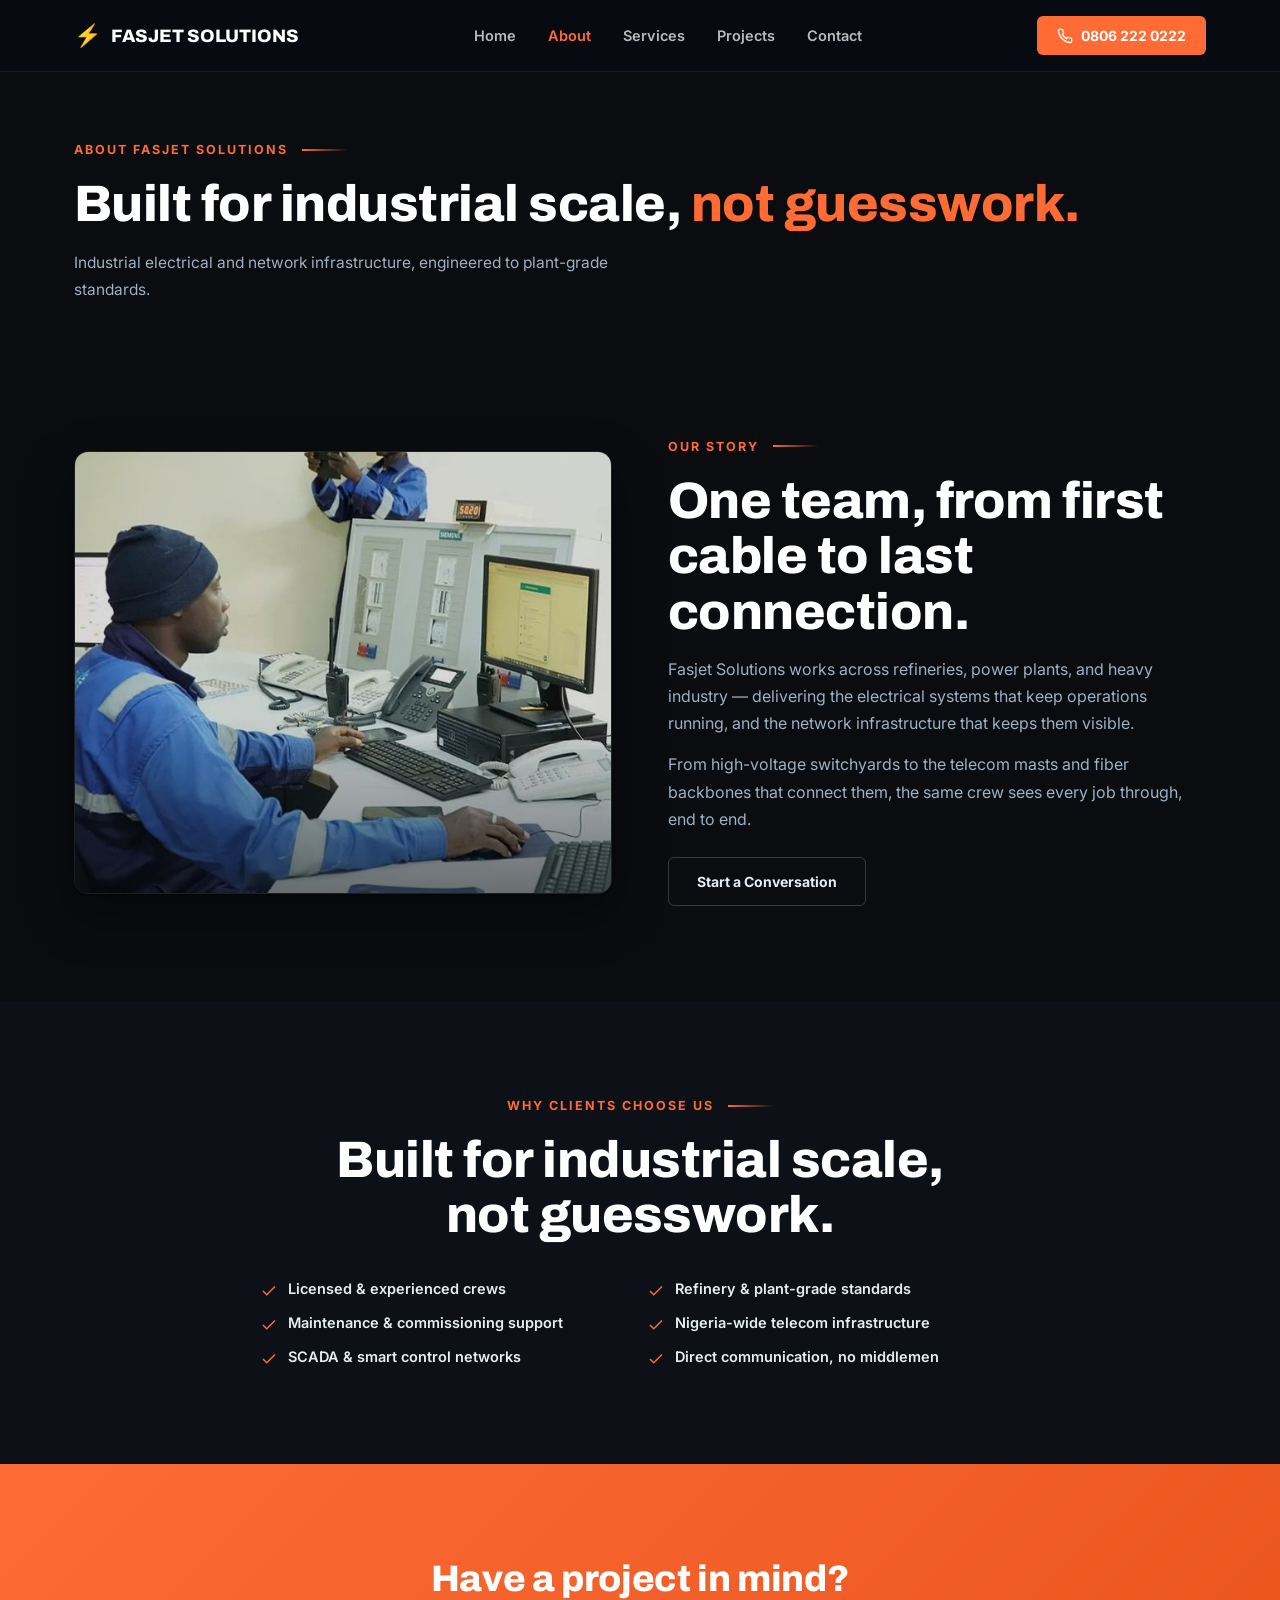
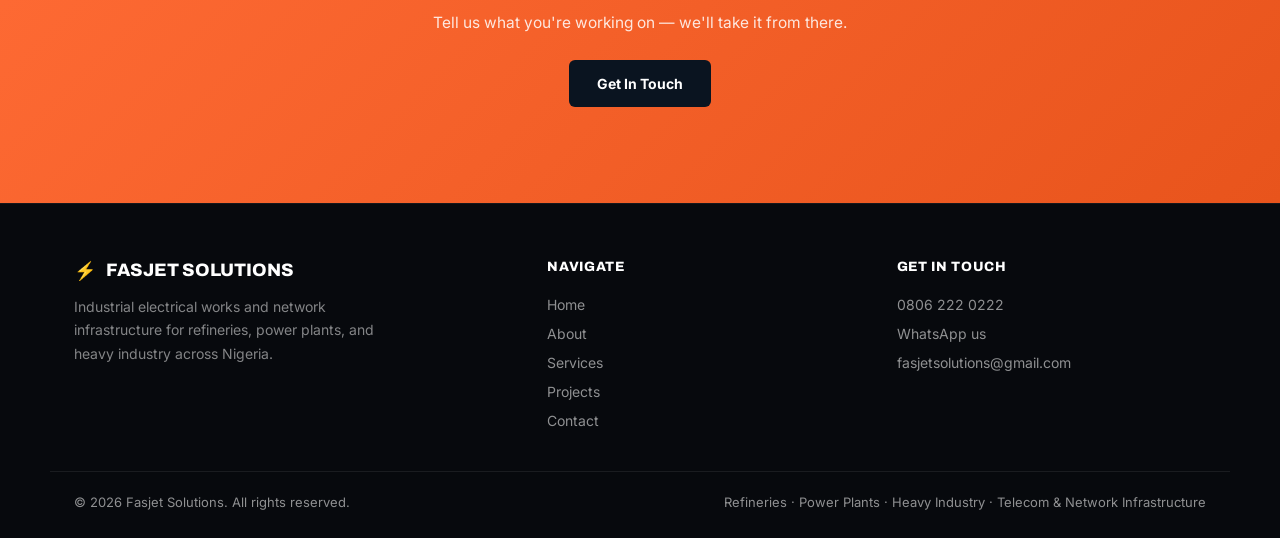
==== commit f6726513: "changes my project design" ====
--- a/about.html
+++ b/about.html
@@ -8,165 +8,7 @@
 <link rel="icon" type="image/png" sizes="32x32" href="[data-uri]">
 <link rel="preconnect" href="https://fonts.googleapis.com">
 <link href="https://fonts.googleapis.com/css2?family=Archivo:wght@700;800;900&family=Inter:wght@400;500;600;700&display=swap" rel="stylesheet">
-<style>
-
-:root{
-  --bg:#080b12; --bg2:#0c1119; --panel:rgba(255,255,255,0.03); --panel-line:rgba(255,255,255,0.09);
-  --orange:#ff6b35; --orange-deep:#e8541c; --cyan:#5ac8ff;
-  --white:#ffffff; --text:#e7edf5; --muted:#9fb0c3; --faint:#6b7c90;
-}
-*{margin:0;padding:0;box-sizing:border-box;}
-html{scroll-behavior:smooth;}
-body{font-family:'Inter',sans-serif; color:var(--text); background:var(--bg); overflow-x:hidden; -webkit-font-smoothing:antialiased;}
-img{max-width:100%; display:block;}
-a{color:inherit; text-decoration:none;}
-h1,h2,h3,h4{font-family:'Archivo',sans-serif; font-weight:800; line-height:1.06; letter-spacing:-0.01em;}
-.container{max-width:1180px; margin:0 auto; padding:0 24px; position:relative; z-index:2;}
-section{padding:96px 0; position:relative; overflow:hidden;}
-@media(max-width:760px){ section{padding:60px 0;} }
-
-.btn{display:inline-flex; align-items:center; gap:10px; padding:15px 28px; border-radius:6px; font-weight:700; font-size:14px; transition:transform 0.25s ease, background 0.25s ease, border-color 0.25s ease;}
-.btn-orange{background:var(--orange); color:#fff;}
-.btn-orange:hover{background:var(--orange-deep); transform:translateY(-2px);}
-.btn-ghost{background:transparent; color:var(--text); border:1px solid rgba(255,255,255,0.18);}
-.btn-ghost:hover{border-color:var(--orange); color:var(--orange);}
-
-header{position:sticky; top:0; z-index:100; background:rgba(8,11,18,0.92); backdrop-filter:blur(10px); border-bottom:1px solid rgba(255,255,255,0.08);}
-.nav-row{display:flex; align-items:center; justify-content:space-between; padding:16px 24px; max-width:1180px; margin:0 auto;}
-.nav-logo{display:flex; align-items:center; gap:10px; font-family:'Archivo',sans-serif; font-weight:800; font-size:18px; color:#fff;}
-.nav-logo .bolt{color:var(--orange); font-size:22px;}
-.nav-links{display:flex; align-items:center; gap:32px;}
-.nav-links a{color:rgba(255,255,255,0.72); font-size:14.5px; font-weight:600; transition:color 0.2s ease;}
-.nav-links a:hover, .nav-links a.active{color:var(--orange);}
-.nav-call .phone-btn{background:var(--orange); color:#fff; padding:11px 20px; border-radius:6px; font-weight:700; font-size:14px; display:flex; align-items:center; gap:8px;}
-.nav-toggle{display:none; flex-direction:column; gap:5px; cursor:pointer; background:none; border:none; padding:6px;}
-.nav-toggle span{width:24px; height:2px; background:#fff;}
-.mobile-menu{display:none; flex-direction:column; gap:4px; padding:12px 24px 20px; max-width:1180px; margin:0 auto;}
-.mobile-menu a{color:rgba(255,255,255,0.85); font-size:15px; font-weight:600; padding:10px 0; border-top:1px solid rgba(255,255,255,0.08);}
-@media(max-width:900px){ .nav-links,.nav-call{display:none;} .nav-toggle{display:flex;} .mobile-menu.open{display:flex;} }
-
-footer{background:#05070c; color:rgba(255,255,255,0.55); padding:56px 0 28px; border-top:1px solid rgba(255,255,255,0.06);}
-.footer-grid{display:grid; grid-template-columns:1.4fr 1fr 1fr; gap:40px; padding-bottom:36px; border-bottom:1px solid rgba(255,255,255,0.08); max-width:1180px; margin:0 auto; padding-left:24px; padding-right:24px;}
-@media(max-width:760px){ .footer-grid{grid-template-columns:1fr; gap:28px;} }
-.footer-logo{display:flex; align-items:center; gap:10px; font-family:'Archivo',sans-serif; font-weight:800; font-size:18px; color:#fff; margin-bottom:14px;}
-.footer-logo .bolt{color:var(--orange);}
-.footer-col h4{color:#fff; font-size:13.5px; letter-spacing:0.05em; text-transform:uppercase; margin-bottom:16px;}
-.footer-col a{display:block; font-size:14px; padding:6px 0; color:rgba(255,255,255,0.55); transition:color 0.2s ease;}
-.footer-col a:hover{color:var(--orange);}
-.footer-bottom{display:flex; justify-content:space-between; padding-top:22px; font-size:13px; flex-wrap:wrap; gap:10px; max-width:1180px; margin:0 auto; padding-left:24px; padding-right:24px;}
-
-.bg-decor{position:absolute; inset:0; z-index:0; pointer-events:none;}
-.glow{position:absolute; border-radius:50%; pointer-events:none;}
-.dot{position:absolute; border-radius:50%; pointer-events:none; animation:pulse 3.2s ease-in-out infinite;}
-@keyframes pulse{0%,100%{opacity:0.25; transform:scale(1);} 50%{opacity:0.9; transform:scale(1.4);}}
-
-.eyebrow2{
-  display:flex; align-items:center; gap:14px; font-size:12.5px; font-weight:700;
-  letter-spacing:0.16em; color:var(--orange); margin-bottom:20px; text-transform:uppercase;
-  opacity:0; transform:translateY(16px); transition:opacity 0.7s ease, transform 0.7s ease;
-}
-.eyebrow2::after{content:""; width:46px; height:2px; background:linear-gradient(90deg,var(--orange),transparent);}
-.reveal.is-in .eyebrow2{opacity:1; transform:translateY(0);}
-.head2 h1, .head2 h2{
-  color:#fff; font-size:clamp(2rem,4.2vw,3.2rem); line-height:1.08;
-  opacity:0; transform:translateY(20px); transition:opacity 0.8s ease 0.1s, transform 0.8s ease 0.1s;
-}
-.reveal.is-in .head2 h1, .reveal.is-in .head2 h2{opacity:1; transform:translateY(0);}
-.head2 h1 .accent, .head2 h2 .accent{color:var(--orange);}
-.head2 p{
-  margin-top:18px; color:var(--muted); font-size:15.5px; line-height:1.7; max-width:56ch;
-  opacity:0; transform:translateY(16px); transition:opacity 0.8s ease 0.2s, transform 0.8s ease 0.2s;
-}
-.reveal.is-in .head2 p{opacity:1; transform:translateY(0);}
-
-.glass-card{
-  position:relative; border-radius:14px; background:var(--panel); border:1px solid var(--panel-line);
-  box-shadow:0 1px 2px rgba(0,0,0,0.3), 0 14px 30px rgba(0,0,0,0.35);
-  opacity:0; transform:translateY(26px);
-  transition:opacity 0.7s ease, transform 0.7s ease, border-color 0.35s ease, box-shadow 0.35s ease;
-}
-.glass-card.is-in{opacity:1; transform:translateY(0);}
-.glass-card:hover{
-  transform:translateY(-6px); border-color:rgba(255,107,53,0.45);
-  box-shadow:0 1px 2px rgba(0,0,0,0.35), 0 18px 40px rgba(0,0,0,0.45), 0 0 28px rgba(255,107,53,0.14);
-}
-
-.icon-grid, .card-grid2{display:grid; grid-template-columns:repeat(3,1fr); gap:24px;}
-@media(max-width:860px){ .icon-grid, .card-grid2{grid-template-columns:1fr 1fr;} }
-@media(max-width:560px){ .icon-grid, .card-grid2{grid-template-columns:1fr;} }
-.icon-card, .service-card2{padding:34px 28px;}
-.icon-card .ic, .service-card2 .ic{width:38px; height:38px; margin-bottom:18px; color:var(--orange);}
-.icon-card h3, .service-card2 h3{color:#fff; font-size:16.5px; margin-bottom:10px;}
-.icon-card p, .service-card2 p{color:var(--muted); font-size:14px; line-height:1.65;}
-
-.split2{display:grid; grid-template-columns:1fr 1fr; gap:56px; align-items:center;}
-@media(max-width:900px){ .split2{grid-template-columns:1fr;} }
-.split2-photo{position:relative; border-radius:14px; overflow:hidden; aspect-ratio:4/3.3;
-  border:1px solid var(--panel-line); box-shadow:0 1px 2px rgba(0,0,0,0.3), 0 20px 50px rgba(0,0,0,0.4);
-  opacity:0; transform:translateY(24px); transition:opacity 0.8s ease, transform 0.8s ease;
-}
-.reveal.is-in .split2-photo{opacity:1; transform:translateY(0);}
-.split2-photo img{width:100%; height:100%; object-fit:cover; filter:saturate(0.9) brightness(0.85);}
-.split2-photo::after{content:""; position:absolute; inset:0; background:linear-gradient(180deg, transparent 60%, rgba(6,8,13,0.5) 100%);}
-
-.checklist2{display:grid; grid-template-columns:1fr 1fr; gap:14px; margin:24px 0;}
-@media(max-width:560px){ .checklist2{grid-template-columns:1fr;} }
-.checklist2 li{list-style:none; display:flex; align-items:flex-start; gap:10px; font-size:14.5px; color:var(--text); font-weight:600;}
-.checklist2 svg{width:18px; height:18px; flex-shrink:0; margin-top:2px; color:var(--orange);}
-
-.cta-banner2{background:linear-gradient(135deg, var(--orange), var(--orange-deep)); text-align:center; overflow:visible;}
-.cta-banner2 h2{color:#fff; font-size:clamp(1.7rem,3vw,2.3rem); margin-bottom:14px;}
-.cta-banner2 p{color:rgba(255,255,255,0.85); margin-bottom:28px; font-size:15.5px;}
-.cta-banner2 .btn{background:#0a1420; color:#fff;}
-.cta-banner2 .btn:hover{background:#000;}
-
-.contact-grid2{display:grid; grid-template-columns:1fr 1.2fr; gap:32px; margin-top:44px;}
-@media(max-width:900px){ .contact-grid2{grid-template-columns:1fr;} }
-.contact-info-card2{padding:36px 30px;}
-.contact-info-card2 h3{color:#fff; font-size:18px; margin-bottom:22px;}
-.contact-row2{display:flex; align-items:flex-start; gap:14px; padding:16px 0; border-top:1px solid rgba(255,255,255,0.08);}
-.contact-row2:first-of-type{border-top:none;}
-.contact-row2 .ic{width:20px; height:20px; color:var(--orange); flex-shrink:0; margin-top:2px;}
-.contact-row2 .label{font-size:11.5px; text-transform:uppercase; letter-spacing:0.08em; color:var(--faint);}
-.contact-row2 .val{font-size:15px; font-weight:700; margin-top:2px; color:#fff;}
-.contact-form2{padding:32px; display:flex; flex-direction:column; gap:16px;}
-.form-row2{display:flex; gap:16px; flex-wrap:wrap;}
-.contact-form2 input, .contact-form2 textarea{
-  flex:1 1 220px; border:1px solid var(--panel-line); border-radius:8px; padding:14px 16px;
-  font-family:'Inter',sans-serif; font-size:14.5px; color:#fff; outline:none; resize:vertical;
-  background:rgba(255,255,255,0.02); transition:border-color 0.2s ease;
-}
-.contact-form2 input::placeholder, .contact-form2 textarea::placeholder{color:var(--faint);}
-.contact-form2 input:focus, .contact-form2 textarea:focus{border-color:var(--orange);}
-.contact-form2 button{align-self:flex-start; border:none; cursor:pointer; font-family:'Inter',sans-serif;}
-
-.hero2{padding-top:80px; padding-bottom:90px;}
-.hero2 .split2{align-items:center;}
-.hero2-badge{
-  position:absolute; bottom:20px; left:20px; z-index:3; background:rgba(8,11,18,0.75); backdrop-filter:blur(6px);
-  border:1px solid rgba(255,107,53,0.35); padding:14px 18px; border-radius:10px;
-}
-.hero2-badge strong{display:block; font-size:20px; color:#fff; font-family:'Archivo',sans-serif;}
-.hero2-badge span{font-size:12px; color:var(--muted);}
-
-.gallery-grid2{display:grid; grid-template-columns:repeat(4,1fr); gap:24px; margin-top:56px;}
-@media(max-width:1080px){ .gallery-grid2{grid-template-columns:repeat(2,1fr);} }
-@media(max-width:640px){ .gallery-grid2{grid-template-columns:1fr;} }
-.proj-card{position:relative; border-radius:14px; overflow:hidden; aspect-ratio:3/3.8;}
-.proj-card img{position:absolute; inset:0; width:100%; height:100%; object-fit:cover; filter:saturate(0.82) brightness(0.78); transition:transform 0.6s ease, filter 0.6s ease;}
-.proj-card:hover img{transform:scale(1.07); filter:saturate(0.92) brightness(0.7);}
-.proj-card-overlay{position:absolute; inset:0; background:linear-gradient(180deg, rgba(8,11,18,0.15) 0%, rgba(8,11,18,0.35) 45%, rgba(6,8,13,0.92) 100%);}
-.proj-tag{position:absolute; top:16px; left:16px; z-index:2; font-size:11px; font-weight:700; letter-spacing:0.04em; color:var(--orange); background:rgba(8,11,18,0.55); border:1px solid rgba(255,107,53,0.4); padding:6px 12px; border-radius:20px; backdrop-filter:blur(4px);}
-.proj-body{position:absolute; left:0; right:0; bottom:0; z-index:2; padding:20px 20px 22px;}
-.proj-title{color:#fff; font-size:16.5px; font-weight:800; line-height:1.25;}
-.proj-desc{color:var(--muted); font-size:12.5px; margin-top:6px; line-height:1.5; max-height:0; opacity:0; overflow:hidden; transition:max-height 0.4s ease, opacity 0.4s ease, margin-top 0.4s ease;}
-.proj-card:hover .proj-desc{max-height:60px; opacity:1; margin-top:8px;}
-.proj-arrow{position:absolute; right:16px; bottom:16px; z-index:2; width:34px; height:34px; border-radius:50%; background:rgba(255,255,255,0.08); border:1px solid rgba(255,255,255,0.16); display:flex; align-items:center; justify-content:center; transition:background 0.3s ease, transform 0.3s ease, border-color 0.3s ease;}
-.proj-card:hover .proj-arrow{background:var(--orange); border-color:var(--orange); transform:rotate(45deg);}
-.proj-arrow svg{width:15px; height:15px; color:#fff; transition:color 0.3s ease;}
-.proj-card:hover .proj-arrow svg{color:#0a1420;}
-
-</style>
+<link rel="stylesheet" href="style.css">
 </head>
 <body>
 <header>
@@ -198,22 +40,7 @@
 </header>
 
 <section class="hero2" style="padding-top:70px; padding-bottom:40px;">
-  <div class="bg-decor">
-  <div class="glow" style="width:560px;height:560px;top:-200px;left:-140px;background:radial-gradient(circle, rgba(255,107,53,0.14), transparent 70%);"></div>
-  <div class="glow" style="width:480px;height:480px;bottom:-180px;right:-120px;background:radial-gradient(circle, rgba(90,200,255,0.09), transparent 70%);"></div>
-  <svg viewBox="0 0 1200 700" preserveAspectRatio="none" style="position:absolute;inset:0;opacity:0.12;" xmlns="http://www.w3.org/2000/svg">
-    <g stroke="#ff6b35" stroke-width="1" fill="none">
-      <path d="M0 120 H260 L300 160 H520"/>
-      <circle cx="300" cy="160" r="3" fill="#ff6b35" stroke="none"/>
-    </g>
-    <g stroke="#5ac8ff" stroke-width="1" fill="none">
-      <path d="M1200 560 H1000 L960 600 H820 L780 560 H620"/>
-      <circle cx="780" cy="560" r="3" fill="#5ac8ff" stroke="none"/>
-    </g>
-  </svg>
-  <div class="dot" style="width:5px;height:5px;top:24%;left:18%;background:#ff6b35;"></div>
-  <div class="dot" style="width:4px;height:4px;top:70%;right:16%;background:#5ac8ff;animation-delay:1.2s;"></div>
-</div>
+  
   <div class="container reveal">
     <div class="eyebrow2">About Fasjet Solutions</div>
     <div class="head2"><h1>Built for industrial scale, <span class="accent">not guesswork.</span></h1>
@@ -222,22 +49,7 @@
 </section>
 
 <section>
-  <div class="bg-decor">
-  <div class="glow" style="width:560px;height:560px;top:-200px;left:-140px;background:radial-gradient(circle, rgba(255,107,53,0.14), transparent 70%);"></div>
-  <div class="glow" style="width:480px;height:480px;bottom:-180px;right:-120px;background:radial-gradient(circle, rgba(90,200,255,0.09), transparent 70%);"></div>
-  <svg viewBox="0 0 1200 700" preserveAspectRatio="none" style="position:absolute;inset:0;opacity:0.12;" xmlns="http://www.w3.org/2000/svg">
-    <g stroke="#ff6b35" stroke-width="1" fill="none">
-      <path d="M0 120 H260 L300 160 H520"/>
-      <circle cx="300" cy="160" r="3" fill="#ff6b35" stroke="none"/>
-    </g>
-    <g stroke="#5ac8ff" stroke-width="1" fill="none">
-      <path d="M1200 560 H1000 L960 600 H820 L780 560 H620"/>
-      <circle cx="780" cy="560" r="3" fill="#5ac8ff" stroke="none"/>
-    </g>
-  </svg>
-  <div class="dot" style="width:5px;height:5px;top:24%;left:18%;background:#ff6b35;"></div>
-  <div class="dot" style="width:4px;height:4px;top:70%;right:16%;background:#5ac8ff;animation-delay:1.2s;"></div>
-</div>
+  
   <div class="container">
     <div class="split2 reveal">
       <div class="split2-photo"><img src="[data-uri]" alt="Fasjet Solutions control room"></div>
@@ -253,22 +65,7 @@
 </section>
 
 <section style="background:var(--bg2);">
-  <div class="bg-decor">
-  <div class="glow" style="width:560px;height:560px;top:-200px;left:-140px;background:radial-gradient(circle, rgba(255,107,53,0.14), transparent 70%);"></div>
-  <div class="glow" style="width:480px;height:480px;bottom:-180px;right:-120px;background:radial-gradient(circle, rgba(90,200,255,0.09), transparent 70%);"></div>
-  <svg viewBox="0 0 1200 700" preserveAspectRatio="none" style="position:absolute;inset:0;opacity:0.12;" xmlns="http://www.w3.org/2000/svg">
-    <g stroke="#ff6b35" stroke-width="1" fill="none">
-      <path d="M0 120 H260 L300 160 H520"/>
-      <circle cx="300" cy="160" r="3" fill="#ff6b35" stroke="none"/>
-    </g>
-    <g stroke="#5ac8ff" stroke-width="1" fill="none">
-      <path d="M1200 560 H1000 L960 600 H820 L780 560 H620"/>
-      <circle cx="780" cy="560" r="3" fill="#5ac8ff" stroke="none"/>
-    </g>
-  </svg>
-  <div class="dot" style="width:5px;height:5px;top:24%;left:18%;background:#ff6b35;"></div>
-  <div class="dot" style="width:4px;height:4px;top:70%;right:16%;background:#5ac8ff;animation-delay:1.2s;"></div>
-</div>
+  
   <div class="container">
     <div class="reveal" style="text-align:center; max-width:640px; margin:0 auto;">
       <div class="eyebrow2" style="justify-content:center;">Why Clients Choose Us</div>
@@ -307,7 +104,7 @@
     <div class="footer-col">
       <h4>Get in touch</h4>
       <a href="tel:+2348062220222">0806 222 0222</a>
-      <a href="https://wa.me/2348062220222" target="_blank" rel="noopener">WhatsApp us</a>
+      <a href="https://wa.me/2348022224524" target="_blank" rel="noopener">WhatsApp us</a>
       <a href="mailto:fasjetsolutions@gmail.com">fasjetsolutions@gmail.com</a>
     </div>
   </div>
@@ -316,45 +113,6 @@
     <span>Refineries &middot; Power Plants &middot; Heavy Industry &middot; Telecom &amp; Network Infrastructure</span>
   </div>
 </footer>
-<script>
-(function(){
-  var toggle = document.getElementById('navToggle');
-  var menu = document.getElementById('mobileMenu');
-  if(toggle && menu){ toggle.addEventListener('click', function(){ menu.classList.toggle('open'); }); }
-
-  var io = new IntersectionObserver(function(entries){
-    entries.forEach(function(entry){
-      if(entry.isIntersecting){
-        entry.target.classList.add('is-in');
-        io.unobserve(entry.target);
-      }
-    });
-  }, {threshold:0.2});
-
-  document.querySelectorAll('.reveal').forEach(function(el){ io.observe(el); });
-
-  document.querySelectorAll('.stagger').forEach(function(group){
-    var items = group.querySelectorAll('.glass-card, .proj-card');
-    items.forEach(function(item, i){
-      item.style.transitionDelay = (i * 0.09) + 's';
-      io.observe(item);
-    });
-  });
-
-  var form = document.getElementById('contact-form');
-  if(form){
-    form.addEventListener('submit', function(e){
-      e.preventDefault();
-      var name = document.getElementById('cf-name').value;
-      var email = document.getElementById('cf-email').value;
-      var message = document.getElementById('cf-message').value;
-      var subject = encodeURIComponent('Website Enquiry from ' + name);
-      var body = encodeURIComponent(message + '\n\nFrom: ' + name + ' (' + email + ')');
-      var url = 'https://mail.google.com/mail/?view=cm&fs=1&to=fasjetsolutions@gmail.com&su=' + subject + '&body=' + body;
-      window.open(url, '_blank');
-    });
-  }
-})();
-</script>
+<script src="script.js"></script>
 </body>
 </html>
--- a/style.css
+++ b/style.css
@@ -0,0 +1,155 @@
+:root{
+  --bg:#0a0c10; --bg2:#0d1017; --bg3:#0c0f16; --panel:rgba(255,255,255,0.025); --panel-line:rgba(255,255,255,0.08);
+  --orange:#ff6b35; --orange-deep:#e8541c; --cyan:#5ac8ff;
+  --white:#ffffff; --text:#e7edf5; --muted:#9fb0c3; --faint:#6b7c90;
+}
+*{margin:0;padding:0;box-sizing:border-box;}
+html{scroll-behavior:smooth;}
+body{font-family:'Inter',sans-serif; color:var(--text); background:var(--bg); overflow-x:hidden; -webkit-font-smoothing:antialiased;}
+img{max-width:100%; display:block;}
+a{color:inherit; text-decoration:none;}
+h1,h2,h3,h4{font-family:'Archivo',sans-serif; font-weight:800; line-height:1.06; letter-spacing:-0.01em;}
+.container{max-width:1180px; margin:0 auto; padding:0 24px; position:relative; z-index:2;}
+section{padding:96px 0; position:relative; overflow:hidden;}
+@media(max-width:760px){ section{padding:60px 0;} }
+
+.btn{display:inline-flex; align-items:center; gap:10px; padding:15px 28px; border-radius:6px; font-weight:700; font-size:14px; transition:transform 0.25s ease, background 0.25s ease, border-color 0.25s ease;}
+.btn-orange{background:var(--orange); color:#fff;}
+.btn-orange:hover{background:var(--orange-deep); transform:translateY(-2px);}
+.btn-ghost{background:transparent; color:var(--text); border:1px solid rgba(255,255,255,0.18);}
+.btn-ghost:hover{border-color:var(--orange); color:var(--orange);}
+
+header{position:sticky; top:0; z-index:100; background:rgba(8,11,18,0.92); backdrop-filter:blur(10px); border-bottom:1px solid rgba(255,255,255,0.08);}
+.nav-row{display:flex; align-items:center; justify-content:space-between; padding:16px 24px; max-width:1180px; margin:0 auto;}
+.nav-logo{display:flex; align-items:center; gap:10px; font-family:'Archivo',sans-serif; font-weight:800; font-size:18px; color:#fff;}
+.nav-logo .bolt{color:var(--orange); font-size:22px;}
+.nav-links{display:flex; align-items:center; gap:32px;}
+.nav-links a{color:rgba(255,255,255,0.72); font-size:14.5px; font-weight:600; transition:color 0.2s ease;}
+.nav-links a:hover, .nav-links a.active{color:var(--orange);}
+.nav-call .phone-btn{background:var(--orange); color:#fff; padding:11px 20px; border-radius:6px; font-weight:700; font-size:14px; display:flex; align-items:center; gap:8px;}
+.nav-toggle{display:none; flex-direction:column; gap:5px; cursor:pointer; background:none; border:none; padding:6px;}
+.nav-toggle span{width:24px; height:2px; background:#fff;}
+.mobile-menu{display:none; flex-direction:column; gap:4px; padding:12px 24px 20px; max-width:1180px; margin:0 auto;}
+.mobile-menu a{color:rgba(255,255,255,0.85); font-size:15px; font-weight:600; padding:10px 0; border-top:1px solid rgba(255,255,255,0.08);}
+@media(max-width:900px){ .nav-links,.nav-call{display:none;} .nav-toggle{display:flex;} .mobile-menu.open{display:flex;} }
+
+footer{background:#07090d; color:rgba(255,255,255,0.55); padding:56px 0 28px; border-top:1px solid rgba(255,255,255,0.06);}
+.footer-grid{display:grid; grid-template-columns:1.4fr 1fr 1fr; gap:40px; padding-bottom:36px; border-bottom:1px solid rgba(255,255,255,0.08); max-width:1180px; margin:0 auto; padding-left:24px; padding-right:24px;}
+@media(max-width:760px){ .footer-grid{grid-template-columns:1fr; gap:28px;} }
+.footer-logo{display:flex; align-items:center; gap:10px; font-family:'Archivo',sans-serif; font-weight:800; font-size:18px; color:#fff; margin-bottom:14px;}
+.footer-logo .bolt{color:var(--orange);}
+.footer-col h4{color:#fff; font-size:13.5px; letter-spacing:0.05em; text-transform:uppercase; margin-bottom:16px;}
+.footer-col a{display:block; font-size:14px; padding:6px 0; color:rgba(255,255,255,0.55); transition:color 0.2s ease;}
+.footer-col a:hover{color:var(--orange);}
+.footer-bottom{display:flex; justify-content:space-between; padding-top:22px; font-size:13px; flex-wrap:wrap; gap:10px; max-width:1180px; margin:0 auto; padding-left:24px; padding-right:24px;}
+
+.bg-decor{position:absolute; inset:0; z-index:0; pointer-events:none;}
+.glow{position:absolute; border-radius:50%; pointer-events:none;}
+.dot{position:absolute; border-radius:50%; pointer-events:none; animation:pulse 3.2s ease-in-out infinite;}
+@keyframes pulse{0%,100%{opacity:0.25; transform:scale(1);} 50%{opacity:0.9; transform:scale(1.4);}}
+
+.eyebrow2{
+  display:flex; align-items:center; gap:14px; font-size:12.5px; font-weight:700;
+  letter-spacing:0.16em; color:var(--orange); margin-bottom:20px; text-transform:uppercase;
+  opacity:0; transform:translateY(16px); transition:opacity 0.7s ease, transform 0.7s ease;
+}
+.eyebrow2::after{content:""; width:46px; height:2px; background:linear-gradient(90deg,var(--orange),transparent);}
+.reveal.is-in .eyebrow2{opacity:1; transform:translateY(0);}
+.head2 h1, .head2 h2{
+  color:#fff; font-size:clamp(2rem,4.2vw,3.2rem); line-height:1.08;
+  opacity:0; transform:translateY(20px); transition:opacity 0.8s ease 0.1s, transform 0.8s ease 0.1s;
+}
+.reveal.is-in .head2 h1, .reveal.is-in .head2 h2{opacity:1; transform:translateY(0);}
+.head2 h1 .accent, .head2 h2 .accent{color:var(--orange);}
+.head2 p{
+  margin-top:18px; color:var(--muted); font-size:15.5px; line-height:1.7; max-width:56ch;
+  opacity:0; transform:translateY(16px); transition:opacity 0.8s ease 0.2s, transform 0.8s ease 0.2s;
+}
+.reveal.is-in .head2 p{opacity:1; transform:translateY(0);}
+
+.glass-card{
+  position:relative; border-radius:14px; background:var(--panel); border:1px solid var(--panel-line);
+  box-shadow:0 1px 2px rgba(0,0,0,0.3), 0 14px 30px rgba(0,0,0,0.35);
+  opacity:0; transform:translateY(26px);
+  transition:opacity 0.7s ease, transform 0.7s ease, border-color 0.35s ease, box-shadow 0.35s ease;
+}
+.glass-card.is-in{opacity:1; transform:translateY(0);}
+.glass-card:hover{
+  transform:translateY(-6px); border-color:rgba(255,107,53,0.45);
+  box-shadow:0 1px 2px rgba(0,0,0,0.35), 0 18px 40px rgba(0,0,0,0.45), 0 0 28px rgba(255,107,53,0.14);
+}
+
+.icon-grid, .card-grid2{display:grid; grid-template-columns:repeat(3,1fr); gap:24px;}
+@media(max-width:860px){ .icon-grid, .card-grid2{grid-template-columns:1fr 1fr;} }
+@media(max-width:560px){ .icon-grid, .card-grid2{grid-template-columns:1fr;} }
+.icon-card, .service-card2{padding:34px 28px;}
+.icon-card .ic, .service-card2 .ic{width:38px; height:38px; margin-bottom:18px; color:var(--orange);}
+.icon-card h3, .service-card2 h3{color:#fff; font-size:16.5px; margin-bottom:10px;}
+.icon-card p, .service-card2 p{color:var(--muted); font-size:14px; line-height:1.65;}
+
+.split2{display:grid; grid-template-columns:1fr 1fr; gap:56px; align-items:center;}
+@media(max-width:900px){ .split2{grid-template-columns:1fr;} }
+.split2-photo{position:relative; border-radius:14px; overflow:hidden; aspect-ratio:4/3.3;
+  border:1px solid var(--panel-line); box-shadow:0 1px 2px rgba(0,0,0,0.3), 0 20px 50px rgba(0,0,0,0.4);
+  opacity:0; transform:translateY(24px); transition:opacity 0.8s ease, transform 0.8s ease;
+}
+.reveal.is-in .split2-photo{opacity:1; transform:translateY(0);}
+.split2-photo img{width:100%; height:100%; object-fit:cover; filter:saturate(0.9) brightness(0.85);}
+.split2-photo::after{content:""; position:absolute; inset:0; background:linear-gradient(180deg, transparent 60%, rgba(6,8,13,0.5) 100%);}
+
+.checklist2{display:grid; grid-template-columns:1fr 1fr; gap:14px; margin:24px 0;}
+@media(max-width:560px){ .checklist2{grid-template-columns:1fr;} }
+.checklist2 li{list-style:none; display:flex; align-items:flex-start; gap:10px; font-size:14.5px; color:var(--text); font-weight:600;}
+.checklist2 svg{width:18px; height:18px; flex-shrink:0; margin-top:2px; color:var(--orange);}
+
+.cta-banner2{background:linear-gradient(135deg, var(--orange), var(--orange-deep)); text-align:center; overflow:visible;}
+.cta-banner2 h2{color:#fff; font-size:clamp(1.7rem,3vw,2.3rem); margin-bottom:14px;}
+.cta-banner2 p{color:rgba(255,255,255,0.85); margin-bottom:28px; font-size:15.5px;}
+.cta-banner2 .btn{background:#0a1420; color:#fff;}
+.cta-banner2 .btn:hover{background:#000;}
+
+.contact-grid2{display:grid; grid-template-columns:1fr 1.2fr; gap:32px; margin-top:44px;}
+@media(max-width:900px){ .contact-grid2{grid-template-columns:1fr;} }
+.contact-info-card2{padding:36px 30px;}
+.contact-info-card2 h3{color:#fff; font-size:18px; margin-bottom:22px;}
+.contact-row2{display:flex; align-items:flex-start; gap:14px; padding:16px 0; border-top:1px solid rgba(255,255,255,0.08);}
+.contact-row2:first-of-type{border-top:none;}
+.contact-row2 .ic{width:20px; height:20px; color:var(--orange); flex-shrink:0; margin-top:2px;}
+.contact-row2 .label{font-size:11.5px; text-transform:uppercase; letter-spacing:0.08em; color:var(--faint);}
+.contact-row2 .val{font-size:15px; font-weight:700; margin-top:2px; color:#fff;}
+.contact-form2{padding:32px; display:flex; flex-direction:column; gap:16px;}
+.form-row2{display:flex; gap:16px; flex-wrap:wrap;}
+.contact-form2 input, .contact-form2 textarea{
+  flex:1 1 220px; border:1px solid var(--panel-line); border-radius:8px; padding:14px 16px;
+  font-family:'Inter',sans-serif; font-size:14.5px; color:#fff; outline:none; resize:vertical;
+  background:rgba(255,255,255,0.02); transition:border-color 0.2s ease;
+}
+.contact-form2 input::placeholder, .contact-form2 textarea::placeholder{color:var(--faint);}
+.contact-form2 input:focus, .contact-form2 textarea:focus{border-color:var(--orange);}
+.contact-form2 button{align-self:flex-start; border:none; cursor:pointer; font-family:'Inter',sans-serif;}
+
+.hero2{padding-top:80px; padding-bottom:90px;}
+.hero2 .split2{align-items:center;}
+.hero2-badge{
+  position:absolute; bottom:20px; left:20px; z-index:3; background:rgba(8,11,18,0.75); backdrop-filter:blur(6px);
+  border:1px solid rgba(255,107,53,0.35); padding:14px 18px; border-radius:10px;
+}
+.hero2-badge strong{display:block; font-size:20px; color:#fff; font-family:'Archivo',sans-serif;}
+.hero2-badge span{font-size:12px; color:var(--muted);}
+
+.gallery-grid2{display:grid; grid-template-columns:repeat(4,1fr); gap:24px; margin-top:56px;}
+@media(max-width:1080px){ .gallery-grid2{grid-template-columns:repeat(2,1fr);} }
+@media(max-width:640px){ .gallery-grid2{grid-template-columns:1fr;} }
+.proj-card{position:relative; border-radius:14px; overflow:hidden; aspect-ratio:3/3.8;}
+.proj-card img{position:absolute; inset:0; width:100%; height:100%; object-fit:cover; filter:saturate(0.82) brightness(0.78); transition:transform 0.6s ease, filter 0.6s ease;}
+.proj-card:hover img{transform:scale(1.07); filter:saturate(0.92) brightness(0.7);}
+.proj-card-overlay{position:absolute; inset:0; background:linear-gradient(180deg, rgba(8,11,18,0.15) 0%, rgba(8,11,18,0.35) 45%, rgba(6,8,13,0.92) 100%);}
+.proj-tag{position:absolute; top:16px; left:16px; z-index:2; font-size:11px; font-weight:700; letter-spacing:0.04em; color:var(--orange); background:rgba(8,11,18,0.55); border:1px solid rgba(255,107,53,0.4); padding:6px 12px; border-radius:20px; backdrop-filter:blur(4px);}
+.proj-body{position:absolute; left:0; right:0; bottom:0; z-index:2; padding:20px 20px 22px;}
+.proj-title{color:#fff; font-size:16.5px; font-weight:800; line-height:1.25;}
+.proj-desc{color:var(--muted); font-size:12.5px; margin-top:6px; line-height:1.5; max-height:0; opacity:0; overflow:hidden; transition:max-height 0.4s ease, opacity 0.4s ease, margin-top 0.4s ease;}
+.proj-card:hover .proj-desc{max-height:60px; opacity:1; margin-top:8px;}
+.proj-arrow{position:absolute; right:16px; bottom:16px; z-index:2; width:34px; height:34px; border-radius:50%; background:rgba(255,255,255,0.08); border:1px solid rgba(255,255,255,0.16); display:flex; align-items:center; justify-content:center; transition:background 0.3s ease, transform 0.3s ease, border-color 0.3s ease;}
+.proj-card:hover .proj-arrow{background:var(--orange); border-color:var(--orange); transform:rotate(45deg);}
+.proj-arrow svg{width:15px; height:15px; color:#fff; transition:color 0.3s ease;}
+.proj-card:hover .proj-arrow svg{color:#0a1420;}
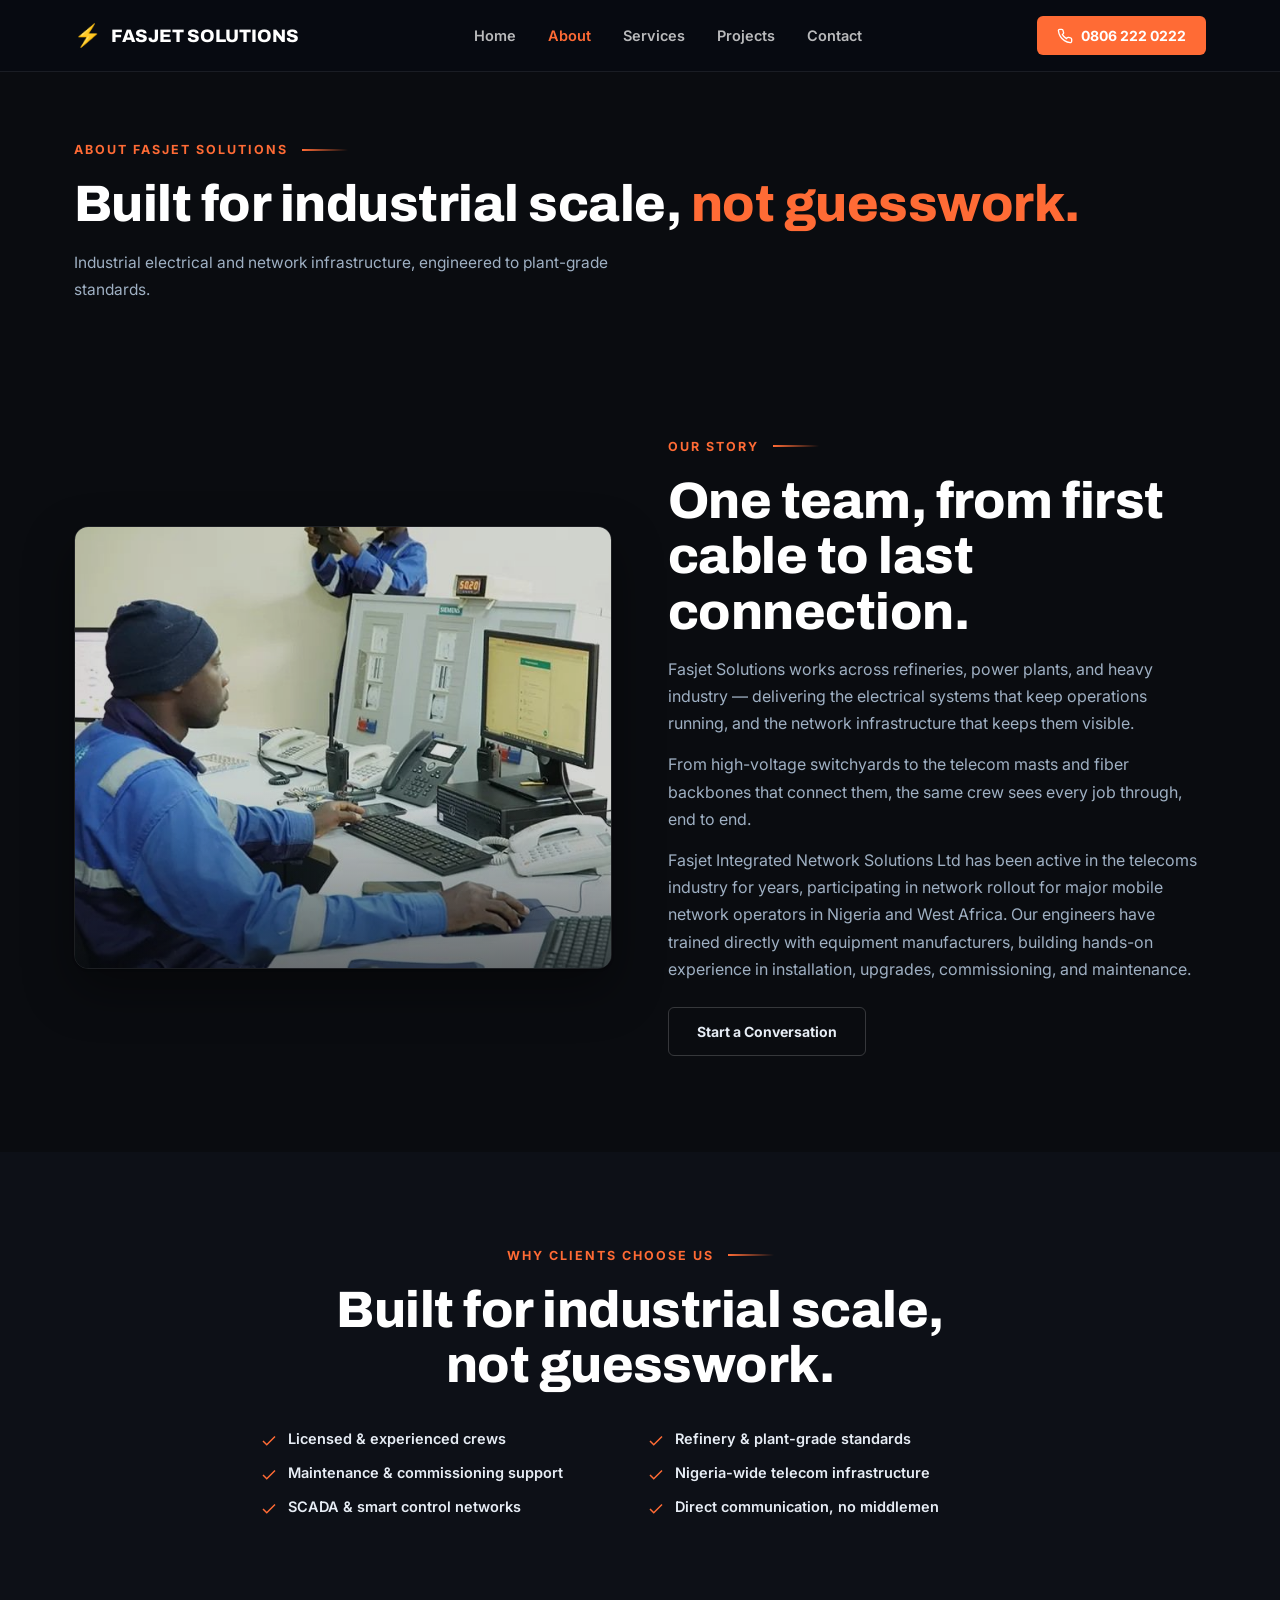
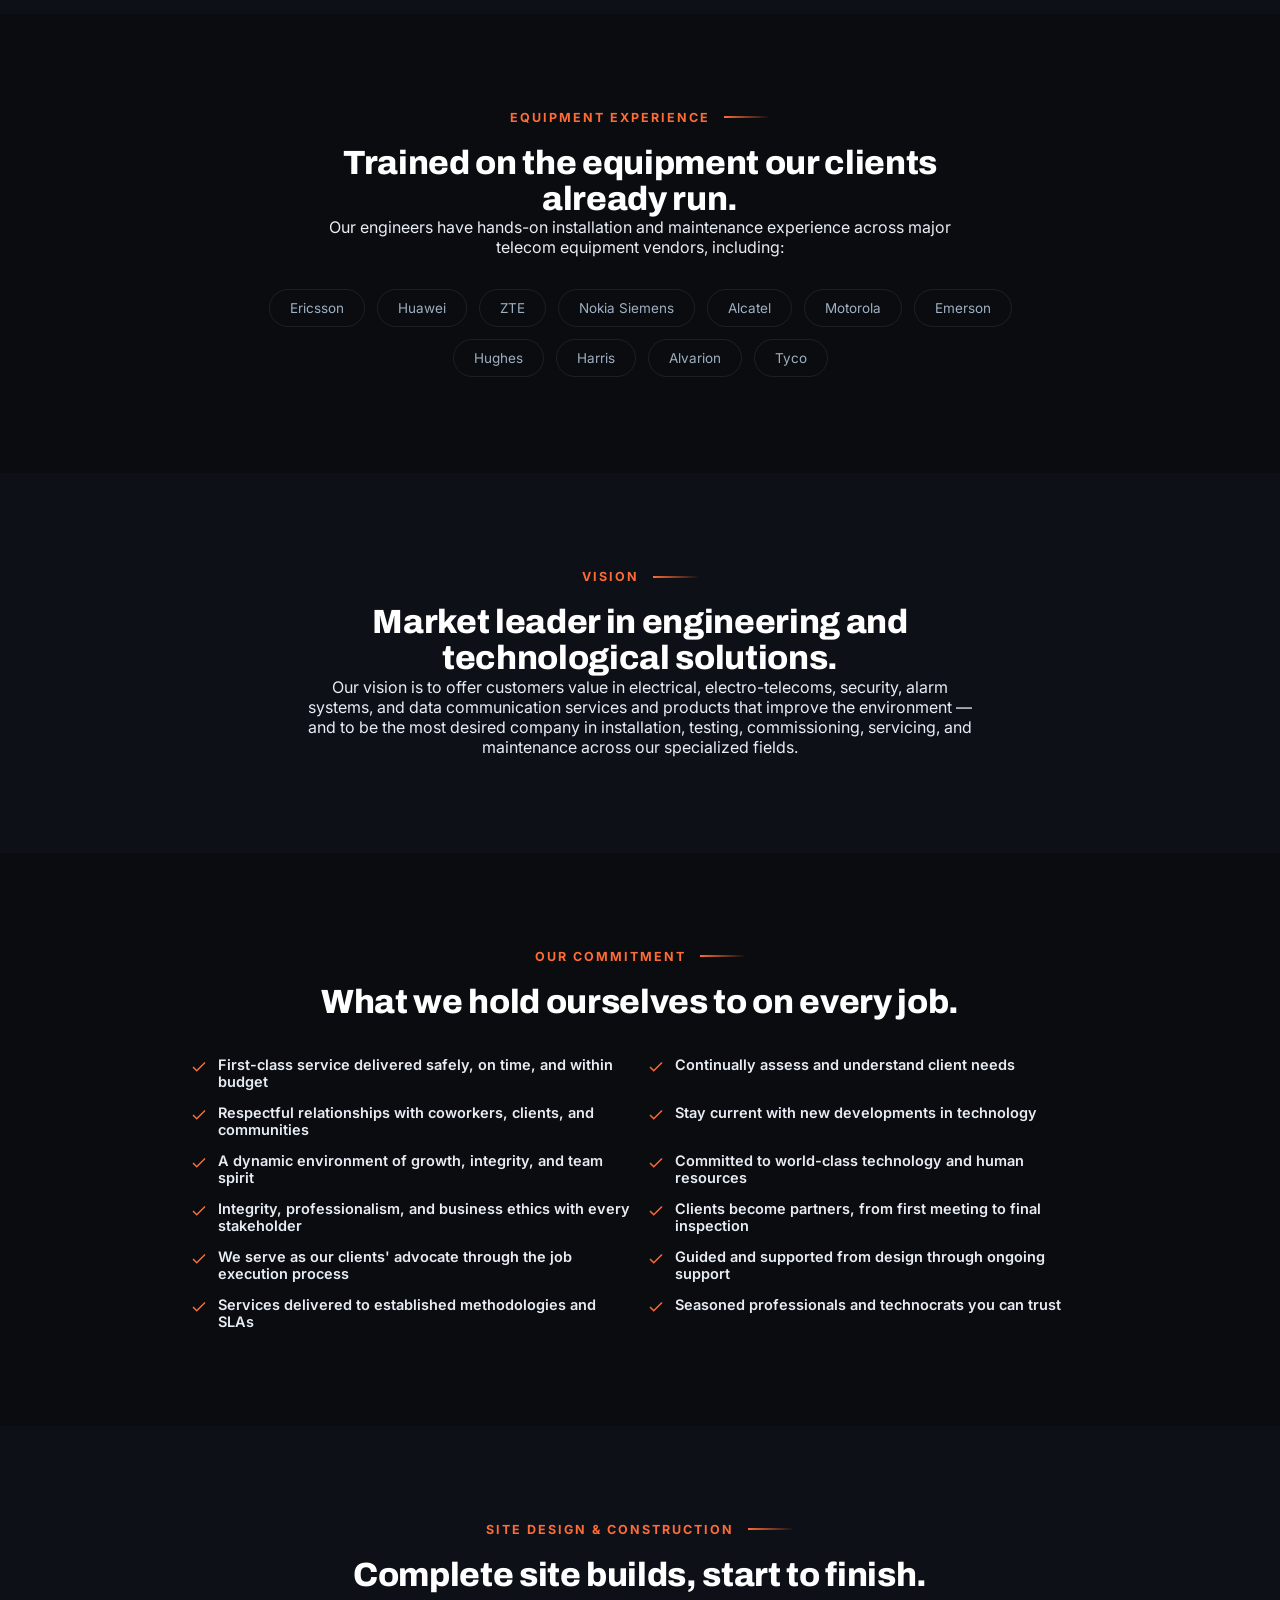
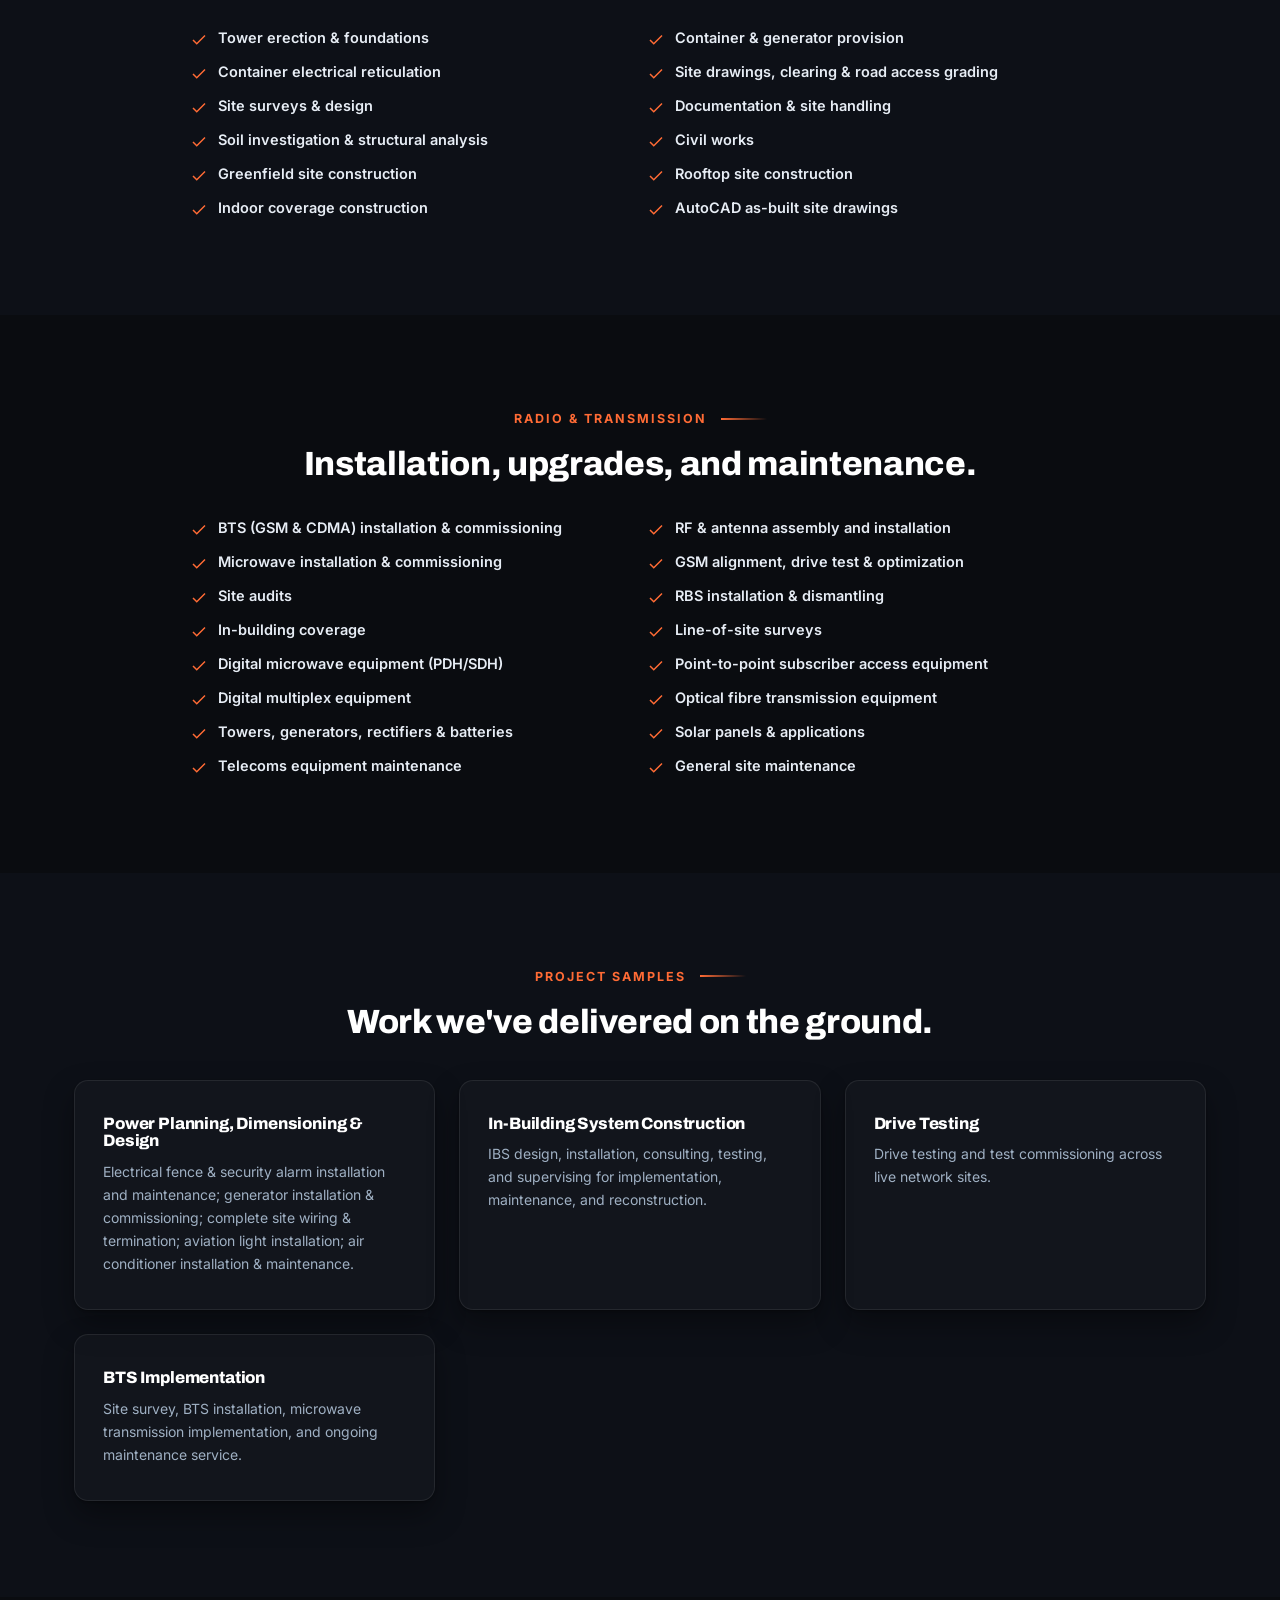
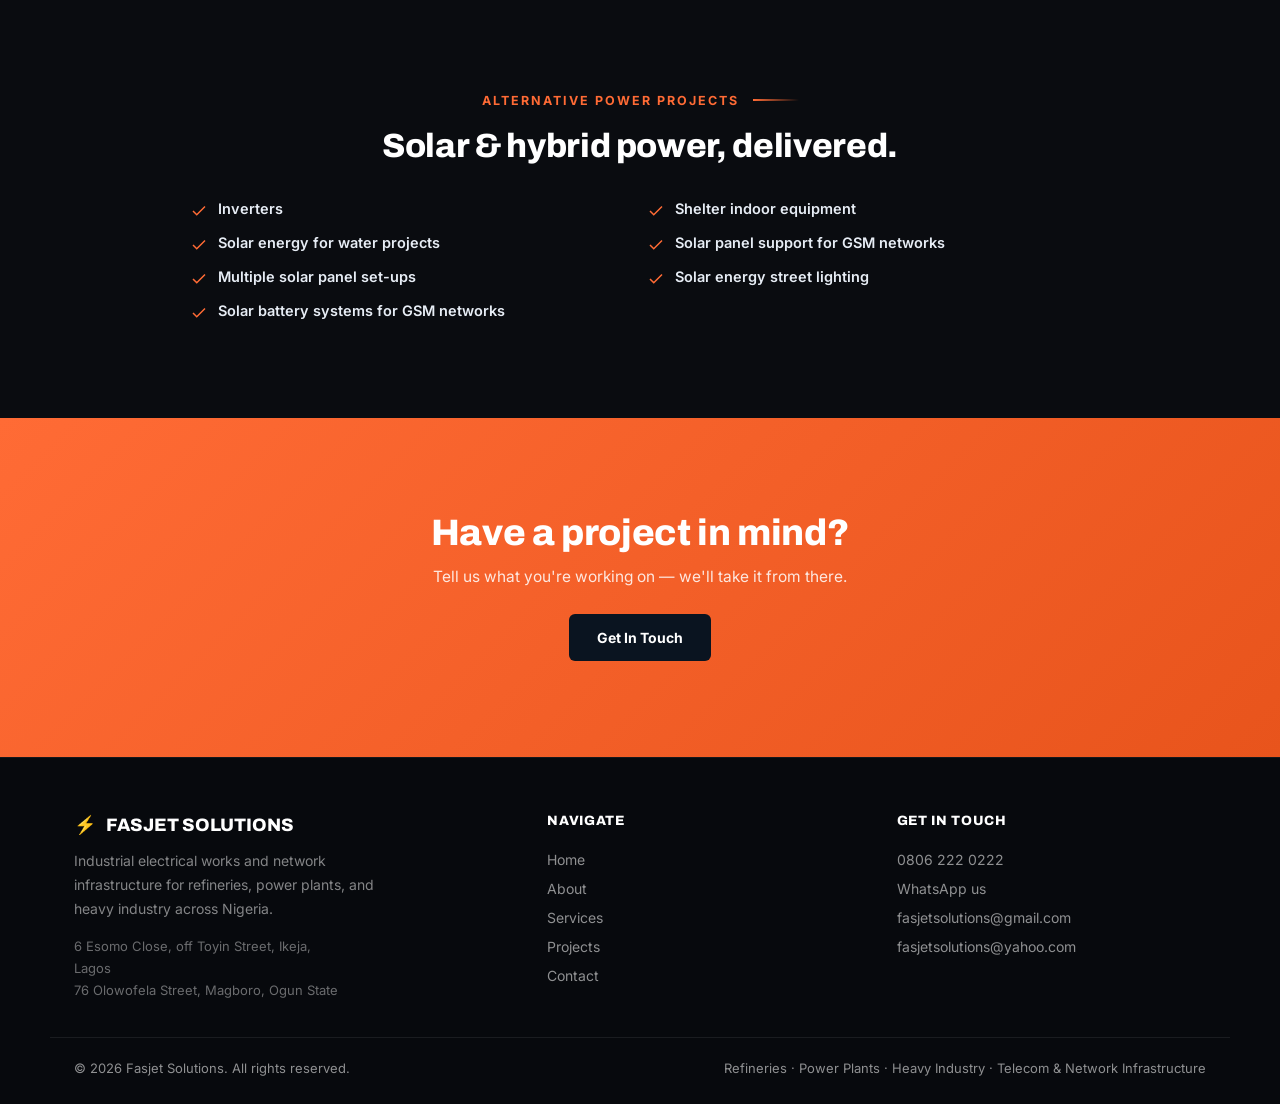
==== commit 0206f349: "updated my about page" ====
--- a/about.html
+++ b/about.html
@@ -58,6 +58,7 @@
         <div class="head2"><h2>One team, from first cable to last connection.</h2></div>
         <p style="color:var(--muted); margin-top:16px; line-height:1.7;">Fasjet Solutions works across refineries, power plants, and heavy industry &mdash; delivering the electrical systems that keep operations running, and the network infrastructure that keeps them visible.</p>
         <p style="color:var(--muted); margin-top:14px; line-height:1.7;">From high-voltage switchyards to the telecom masts and fiber backbones that connect them, the same crew sees every job through, end to end.</p>
+        <p style="color:var(--muted); margin-top:14px; line-height:1.7;">Fasjet Integrated Network Solutions Ltd has been active in the telecoms industry for years, participating in network rollout for major mobile network operators in Nigeria and West Africa. Our engineers have trained directly with equipment manufacturers, building hands-on experience in installation, upgrades, commissioning, and maintenance.</p>
         <a href="contact.html" class="btn btn-ghost" style="margin-top:24px;">Start a Conversation</a>
       </div>
     </div>
@@ -82,6 +83,158 @@
   </div>
 </section>
 
+<section style="background:var(--bg);">
+  
+  <div class="container">
+    <div class="reveal" style="text-align:center; max-width:640px; margin:0 auto;">
+      <div class="eyebrow2" style="justify-content:center;">Equipment Experience</div>
+      <div class="head2"><h2 style="font-size:clamp(1.6rem,2.8vw,2.1rem);">Trained on the equipment our clients already run.</h2></div>
+      <p style="margin-left:auto; margin-right:auto;">Our engineers have hands-on installation and maintenance experience across major telecom equipment vendors, including:</p>
+    </div>
+    <div class="reveal" style="display:flex; flex-wrap:wrap; gap:12px; justify-content:center; margin-top:32px; max-width:800px; margin-left:auto; margin-right:auto;">
+      <span style="padding:10px 20px; border:1px solid var(--panel-line); border-radius:20px; font-size:13.5px; color:var(--muted);">Ericsson</span>
+      <span style="padding:10px 20px; border:1px solid var(--panel-line); border-radius:20px; font-size:13.5px; color:var(--muted);">Huawei</span>
+      <span style="padding:10px 20px; border:1px solid var(--panel-line); border-radius:20px; font-size:13.5px; color:var(--muted);">ZTE</span>
+      <span style="padding:10px 20px; border:1px solid var(--panel-line); border-radius:20px; font-size:13.5px; color:var(--muted);">Nokia Siemens</span>
+      <span style="padding:10px 20px; border:1px solid var(--panel-line); border-radius:20px; font-size:13.5px; color:var(--muted);">Alcatel</span>
+      <span style="padding:10px 20px; border:1px solid var(--panel-line); border-radius:20px; font-size:13.5px; color:var(--muted);">Motorola</span>
+      <span style="padding:10px 20px; border:1px solid var(--panel-line); border-radius:20px; font-size:13.5px; color:var(--muted);">Emerson</span>
+      <span style="padding:10px 20px; border:1px solid var(--panel-line); border-radius:20px; font-size:13.5px; color:var(--muted);">Hughes</span>
+      <span style="padding:10px 20px; border:1px solid var(--panel-line); border-radius:20px; font-size:13.5px; color:var(--muted);">Harris</span>
+      <span style="padding:10px 20px; border:1px solid var(--panel-line); border-radius:20px; font-size:13.5px; color:var(--muted);">Alvarion</span>
+      <span style="padding:10px 20px; border:1px solid var(--panel-line); border-radius:20px; font-size:13.5px; color:var(--muted);">Tyco</span>
+    </div>
+  </div>
+</section>
+
+<section style="background:var(--bg2);">
+  <div class="container">
+    <div class="reveal" style="text-align:center; max-width:680px; margin:0 auto;">
+      <div class="eyebrow2" style="justify-content:center;">Vision</div>
+      <div class="head2"><h2 style="font-size:clamp(1.6rem,2.8vw,2.1rem);">Market leader in engineering and technological solutions.</h2></div>
+      <p style="margin-left:auto; margin-right:auto;">Our vision is to offer customers value in electrical, electro-telecoms, security, alarm systems, and data communication services and products that improve the environment &mdash; and to be the most desired company in installation, testing, commissioning, servicing, and maintenance across our specialized fields.</p>
+    </div>
+  </div>
+</section>
+
+<section>
+  <div class="container">
+    <div class="reveal" style="text-align:center; max-width:680px; margin:0 auto;">
+      <div class="eyebrow2" style="justify-content:center;">Our Commitment</div>
+      <div class="head2"><h2 style="font-size:clamp(1.6rem,2.8vw,2.1rem);">What we hold ourselves to on every job.</h2></div>
+    </div>
+    <ul class="checklist2 reveal" style="max-width:900px; margin:36px auto 0;">
+      <li><svg viewBox="0 0 24 24" fill="none" stroke="currentColor" stroke-width="2"><path d="M20 6L9 17l-5-5"/></svg>First-class service delivered safely, on time, and within budget</li>
+      <li><svg viewBox="0 0 24 24" fill="none" stroke="currentColor" stroke-width="2"><path d="M20 6L9 17l-5-5"/></svg>Continually assess and understand client needs</li>
+      <li><svg viewBox="0 0 24 24" fill="none" stroke="currentColor" stroke-width="2"><path d="M20 6L9 17l-5-5"/></svg>Respectful relationships with coworkers, clients, and communities</li>
+      <li><svg viewBox="0 0 24 24" fill="none" stroke="currentColor" stroke-width="2"><path d="M20 6L9 17l-5-5"/></svg>Stay current with new developments in technology</li>
+      <li><svg viewBox="0 0 24 24" fill="none" stroke="currentColor" stroke-width="2"><path d="M20 6L9 17l-5-5"/></svg>A dynamic environment of growth, integrity, and team spirit</li>
+      <li><svg viewBox="0 0 24 24" fill="none" stroke="currentColor" stroke-width="2"><path d="M20 6L9 17l-5-5"/></svg>Committed to world-class technology and human resources</li>
+      <li><svg viewBox="0 0 24 24" fill="none" stroke="currentColor" stroke-width="2"><path d="M20 6L9 17l-5-5"/></svg>Integrity, professionalism, and business ethics with every stakeholder</li>
+      <li><svg viewBox="0 0 24 24" fill="none" stroke="currentColor" stroke-width="2"><path d="M20 6L9 17l-5-5"/></svg>Clients become partners, from first meeting to final inspection</li>
+      <li><svg viewBox="0 0 24 24" fill="none" stroke="currentColor" stroke-width="2"><path d="M20 6L9 17l-5-5"/></svg>We serve as our clients' advocate through the job execution process</li>
+      <li><svg viewBox="0 0 24 24" fill="none" stroke="currentColor" stroke-width="2"><path d="M20 6L9 17l-5-5"/></svg>Guided and supported from design through ongoing support</li>
+      <li><svg viewBox="0 0 24 24" fill="none" stroke="currentColor" stroke-width="2"><path d="M20 6L9 17l-5-5"/></svg>Services delivered to established methodologies and SLAs</li>
+      <li><svg viewBox="0 0 24 24" fill="none" stroke="currentColor" stroke-width="2"><path d="M20 6L9 17l-5-5"/></svg>Seasoned professionals and technocrats you can trust</li>
+    </ul>
+  </div>
+</section>
+
+<section style="background:var(--bg2);">
+  <div class="container">
+    <div class="reveal" style="text-align:center; max-width:680px; margin:0 auto;">
+      <div class="eyebrow2" style="justify-content:center;">Site Design &amp; Construction</div>
+      <div class="head2"><h2 style="font-size:clamp(1.6rem,2.8vw,2.1rem);">Complete site builds, start to finish.</h2></div>
+    </div>
+    <ul class="checklist2 reveal" style="max-width:900px; margin:36px auto 0;">
+      <li><svg viewBox="0 0 24 24" fill="none" stroke="currentColor" stroke-width="2"><path d="M20 6L9 17l-5-5"/></svg>Tower erection &amp; foundations</li>
+      <li><svg viewBox="0 0 24 24" fill="none" stroke="currentColor" stroke-width="2"><path d="M20 6L9 17l-5-5"/></svg>Container &amp; generator provision</li>
+      <li><svg viewBox="0 0 24 24" fill="none" stroke="currentColor" stroke-width="2"><path d="M20 6L9 17l-5-5"/></svg>Container electrical reticulation</li>
+      <li><svg viewBox="0 0 24 24" fill="none" stroke="currentColor" stroke-width="2"><path d="M20 6L9 17l-5-5"/></svg>Site drawings, clearing &amp; road access grading</li>
+      <li><svg viewBox="0 0 24 24" fill="none" stroke="currentColor" stroke-width="2"><path d="M20 6L9 17l-5-5"/></svg>Site surveys &amp; design</li>
+      <li><svg viewBox="0 0 24 24" fill="none" stroke="currentColor" stroke-width="2"><path d="M20 6L9 17l-5-5"/></svg>Documentation &amp; site handling</li>
+      <li><svg viewBox="0 0 24 24" fill="none" stroke="currentColor" stroke-width="2"><path d="M20 6L9 17l-5-5"/></svg>Soil investigation &amp; structural analysis</li>
+      <li><svg viewBox="0 0 24 24" fill="none" stroke="currentColor" stroke-width="2"><path d="M20 6L9 17l-5-5"/></svg>Civil works</li>
+      <li><svg viewBox="0 0 24 24" fill="none" stroke="currentColor" stroke-width="2"><path d="M20 6L9 17l-5-5"/></svg>Greenfield site construction</li>
+      <li><svg viewBox="0 0 24 24" fill="none" stroke="currentColor" stroke-width="2"><path d="M20 6L9 17l-5-5"/></svg>Rooftop site construction</li>
+      <li><svg viewBox="0 0 24 24" fill="none" stroke="currentColor" stroke-width="2"><path d="M20 6L9 17l-5-5"/></svg>Indoor coverage construction</li>
+      <li><svg viewBox="0 0 24 24" fill="none" stroke="currentColor" stroke-width="2"><path d="M20 6L9 17l-5-5"/></svg>AutoCAD as-built site drawings</li>
+    </ul>
+  </div>
+</section>
+
+<section>
+  <div class="container">
+    <div class="reveal" style="text-align:center; max-width:680px; margin:0 auto;">
+      <div class="eyebrow2" style="justify-content:center;">Radio &amp; Transmission</div>
+      <div class="head2"><h2 style="font-size:clamp(1.6rem,2.8vw,2.1rem);">Installation, upgrades, and maintenance.</h2></div>
+    </div>
+    <ul class="checklist2 reveal" style="max-width:900px; margin:36px auto 0;">
+      <li><svg viewBox="0 0 24 24" fill="none" stroke="currentColor" stroke-width="2"><path d="M20 6L9 17l-5-5"/></svg>BTS (GSM &amp; CDMA) installation &amp; commissioning</li>
+      <li><svg viewBox="0 0 24 24" fill="none" stroke="currentColor" stroke-width="2"><path d="M20 6L9 17l-5-5"/></svg>RF &amp; antenna assembly and installation</li>
+      <li><svg viewBox="0 0 24 24" fill="none" stroke="currentColor" stroke-width="2"><path d="M20 6L9 17l-5-5"/></svg>Microwave installation &amp; commissioning</li>
+      <li><svg viewBox="0 0 24 24" fill="none" stroke="currentColor" stroke-width="2"><path d="M20 6L9 17l-5-5"/></svg>GSM alignment, drive test &amp; optimization</li>
+      <li><svg viewBox="0 0 24 24" fill="none" stroke="currentColor" stroke-width="2"><path d="M20 6L9 17l-5-5"/></svg>Site audits</li>
+      <li><svg viewBox="0 0 24 24" fill="none" stroke="currentColor" stroke-width="2"><path d="M20 6L9 17l-5-5"/></svg>RBS installation &amp; dismantling</li>
+      <li><svg viewBox="0 0 24 24" fill="none" stroke="currentColor" stroke-width="2"><path d="M20 6L9 17l-5-5"/></svg>In-building coverage</li>
+      <li><svg viewBox="0 0 24 24" fill="none" stroke="currentColor" stroke-width="2"><path d="M20 6L9 17l-5-5"/></svg>Line-of-site surveys</li>
+      <li><svg viewBox="0 0 24 24" fill="none" stroke="currentColor" stroke-width="2"><path d="M20 6L9 17l-5-5"/></svg>Digital microwave equipment (PDH/SDH)</li>
+      <li><svg viewBox="0 0 24 24" fill="none" stroke="currentColor" stroke-width="2"><path d="M20 6L9 17l-5-5"/></svg>Point-to-point subscriber access equipment</li>
+      <li><svg viewBox="0 0 24 24" fill="none" stroke="currentColor" stroke-width="2"><path d="M20 6L9 17l-5-5"/></svg>Digital multiplex equipment</li>
+      <li><svg viewBox="0 0 24 24" fill="none" stroke="currentColor" stroke-width="2"><path d="M20 6L9 17l-5-5"/></svg>Optical fibre transmission equipment</li>
+      <li><svg viewBox="0 0 24 24" fill="none" stroke="currentColor" stroke-width="2"><path d="M20 6L9 17l-5-5"/></svg>Towers, generators, rectifiers &amp; batteries</li>
+      <li><svg viewBox="0 0 24 24" fill="none" stroke="currentColor" stroke-width="2"><path d="M20 6L9 17l-5-5"/></svg>Solar panels &amp; applications</li>
+      <li><svg viewBox="0 0 24 24" fill="none" stroke="currentColor" stroke-width="2"><path d="M20 6L9 17l-5-5"/></svg>Telecoms equipment maintenance</li>
+      <li><svg viewBox="0 0 24 24" fill="none" stroke="currentColor" stroke-width="2"><path d="M20 6L9 17l-5-5"/></svg>General site maintenance</li>
+    </ul>
+  </div>
+</section>
+
+<section style="background:var(--bg2);">
+  <div class="container">
+    <div class="reveal" style="text-align:center; max-width:680px; margin:0 auto;">
+      <div class="eyebrow2" style="justify-content:center;">Project Samples</div>
+      <div class="head2"><h2 style="font-size:clamp(1.6rem,2.8vw,2.1rem);">Work we've delivered on the ground.</h2></div>
+    </div>
+    <div class="card-grid2 stagger" style="margin-top:40px;">
+      <div class="glass-card service-card2">
+        <h3>Power Planning, Dimensioning &amp; Design</h3>
+        <p>Electrical fence &amp; security alarm installation and maintenance; generator installation &amp; commissioning; complete site wiring &amp; termination; aviation light installation; air conditioner installation &amp; maintenance.</p>
+      </div>
+      <div class="glass-card service-card2">
+        <h3>In-Building System Construction</h3>
+        <p>IBS design, installation, consulting, testing, and supervising for implementation, maintenance, and reconstruction.</p>
+      </div>
+      <div class="glass-card service-card2">
+        <h3>Drive Testing</h3>
+        <p>Drive testing and test commissioning across live network sites.</p>
+      </div>
+      <div class="glass-card service-card2">
+        <h3>BTS Implementation</h3>
+        <p>Site survey, BTS installation, microwave transmission implementation, and ongoing maintenance service.</p>
+      </div>
+    </div>
+  </div>
+</section>
+
+<section>
+  <div class="container">
+    <div class="reveal" style="text-align:center; max-width:680px; margin:0 auto;">
+      <div class="eyebrow2" style="justify-content:center;">Alternative Power Projects</div>
+      <div class="head2"><h2 style="font-size:clamp(1.6rem,2.8vw,2.1rem);">Solar &amp; hybrid power, delivered.</h2></div>
+    </div>
+    <ul class="checklist2 reveal" style="max-width:900px; margin:36px auto 0;">
+      <li><svg viewBox="0 0 24 24" fill="none" stroke="currentColor" stroke-width="2"><path d="M20 6L9 17l-5-5"/></svg>Inverters</li>
+      <li><svg viewBox="0 0 24 24" fill="none" stroke="currentColor" stroke-width="2"><path d="M20 6L9 17l-5-5"/></svg>Shelter indoor equipment</li>
+      <li><svg viewBox="0 0 24 24" fill="none" stroke="currentColor" stroke-width="2"><path d="M20 6L9 17l-5-5"/></svg>Solar energy for water projects</li>
+      <li><svg viewBox="0 0 24 24" fill="none" stroke="currentColor" stroke-width="2"><path d="M20 6L9 17l-5-5"/></svg>Solar panel support for GSM networks</li>
+      <li><svg viewBox="0 0 24 24" fill="none" stroke="currentColor" stroke-width="2"><path d="M20 6L9 17l-5-5"/></svg>Multiple solar panel set-ups</li>
+      <li><svg viewBox="0 0 24 24" fill="none" stroke="currentColor" stroke-width="2"><path d="M20 6L9 17l-5-5"/></svg>Solar energy street lighting</li>
+      <li><svg viewBox="0 0 24 24" fill="none" stroke="currentColor" stroke-width="2"><path d="M20 6L9 17l-5-5"/></svg>Solar battery systems for GSM networks</li>
+    </ul>
+  </div>
+</section>
+
 <section class="cta-banner2">
   <div class="container">
     <h2>Have a project in mind?</h2>
@@ -95,6 +248,7 @@
     <div>
       <div class="footer-logo"><span class="bolt">&#9889;</span>FASJET SOLUTIONS</div>
       <p style="font-size:14px; line-height:1.7; max-width:34ch; color:rgba(255,255,255,0.5);">Industrial electrical works and network infrastructure for refineries, power plants, and heavy industry across Nigeria.</p>
+      <p style="font-size:13px; line-height:1.7; max-width:34ch; color:rgba(255,255,255,0.4); margin-top:14px;">6 Esomo Close, off Toyin Street, Ikeja, Lagos<br>76 Olowofela Street, Magboro, Ogun State</p>
     </div>
     <div class="footer-col">
       <h4>Navigate</h4>
@@ -106,6 +260,7 @@
       <a href="tel:+2348062220222">0806 222 0222</a>
       <a href="https://wa.me/2348022224524" target="_blank" rel="noopener">WhatsApp us</a>
       <a href="mailto:fasjetsolutions@gmail.com">fasjetsolutions@gmail.com</a>
+      <a href="mailto:fasjetsolutions@yahoo.com">fasjetsolutions@yahoo.com</a>
     </div>
   </div>
   <div class="footer-bottom">
